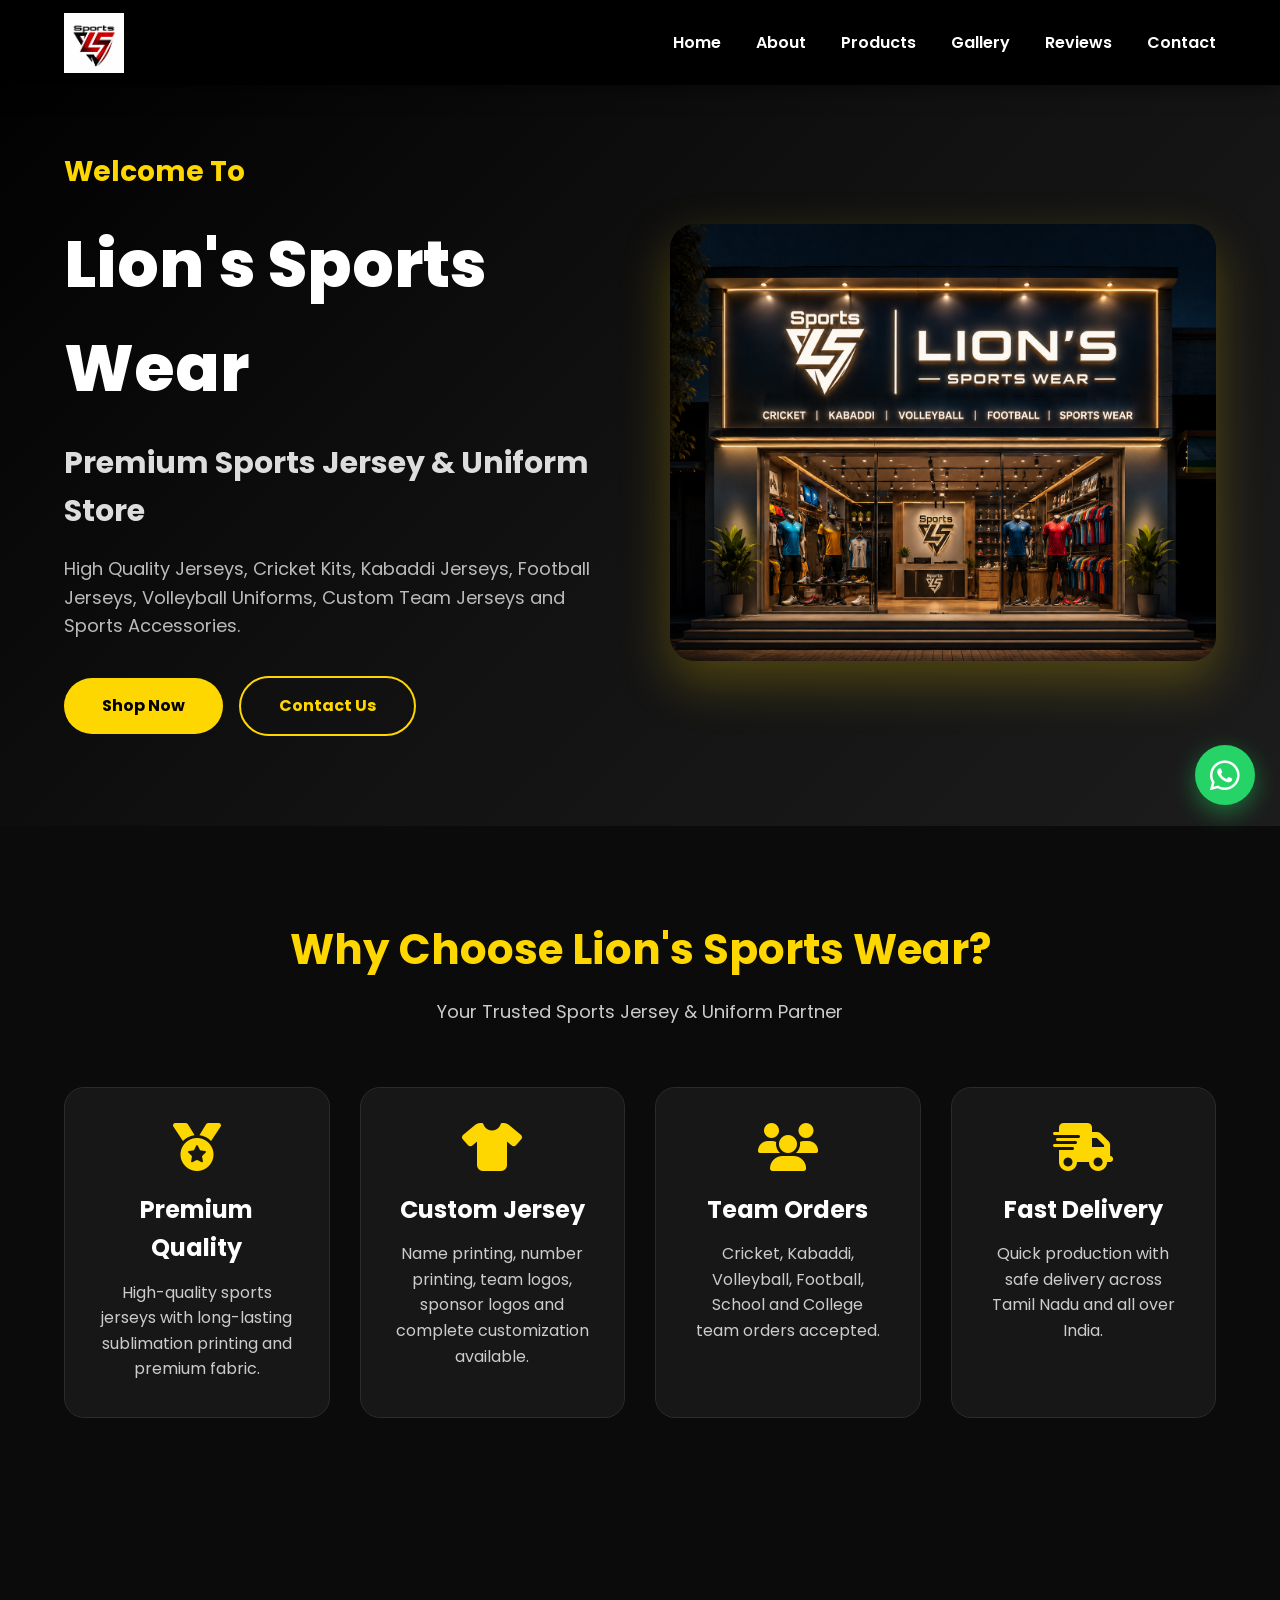
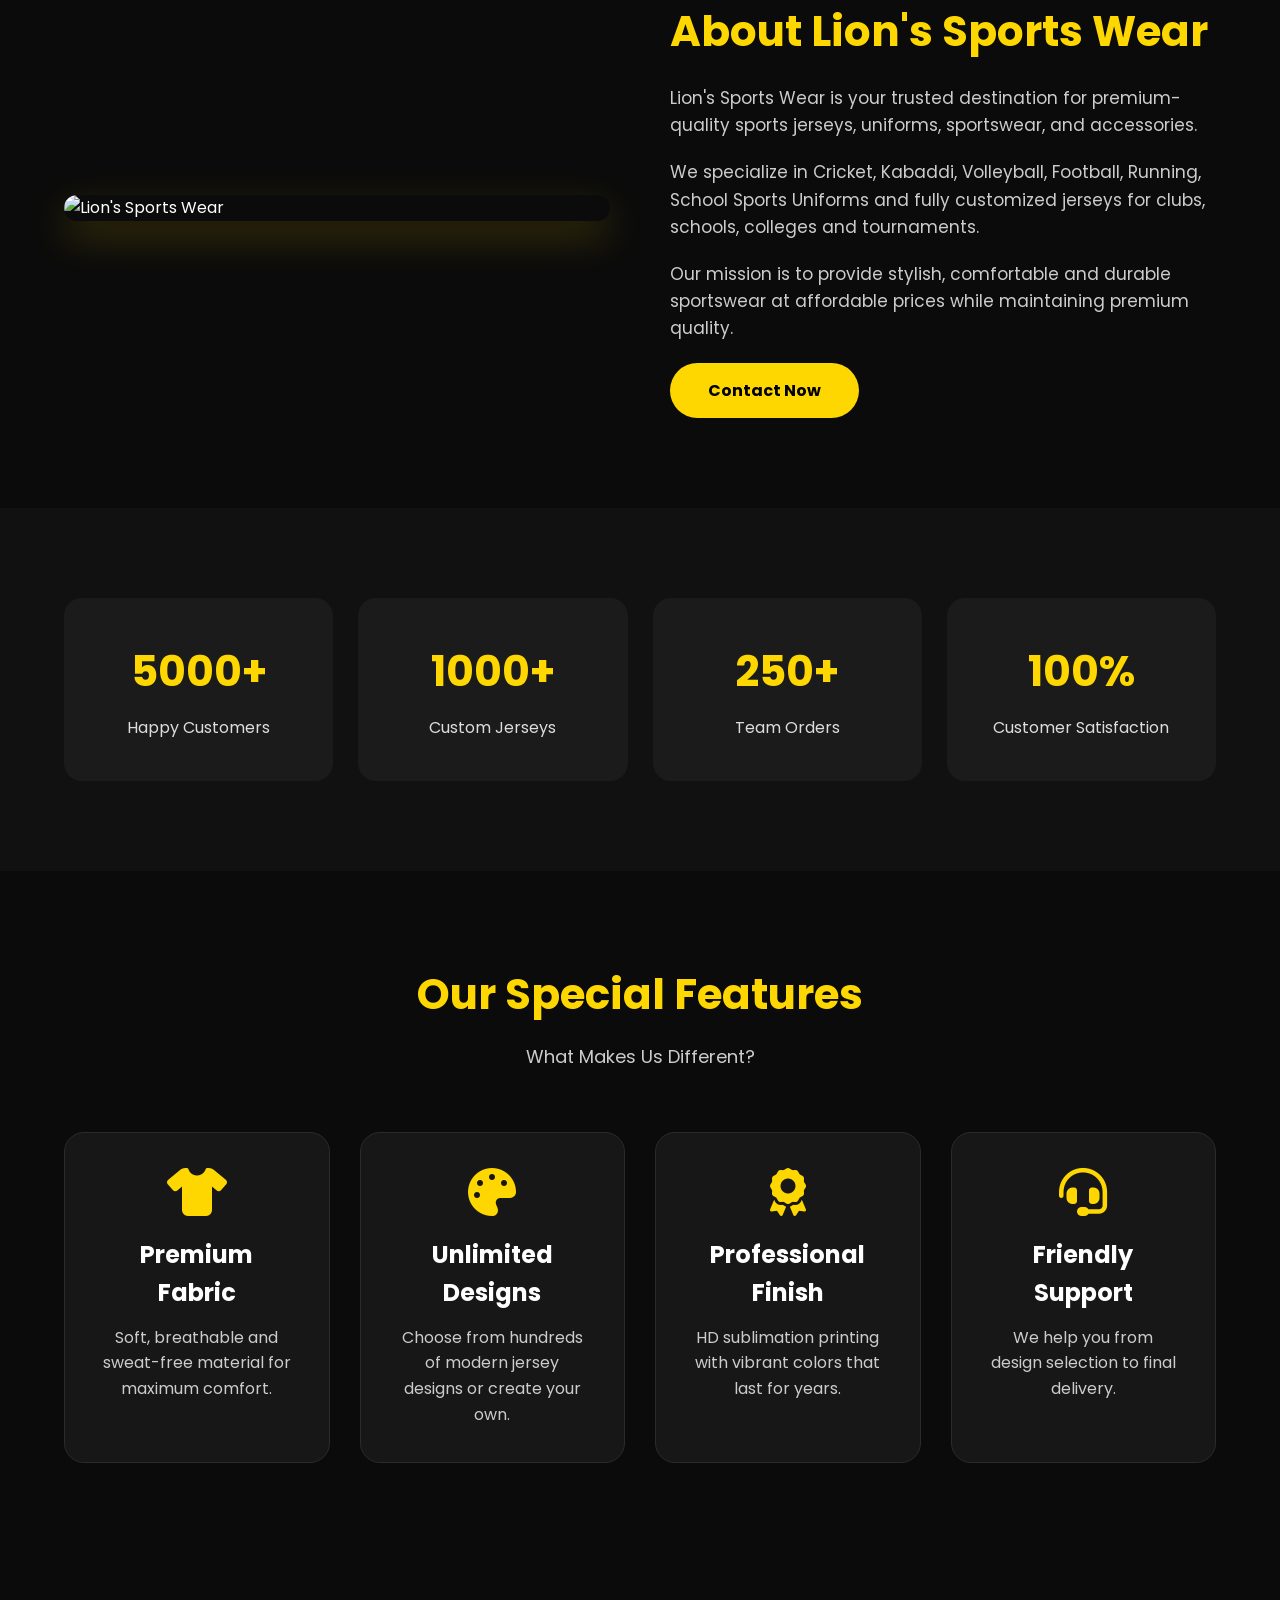
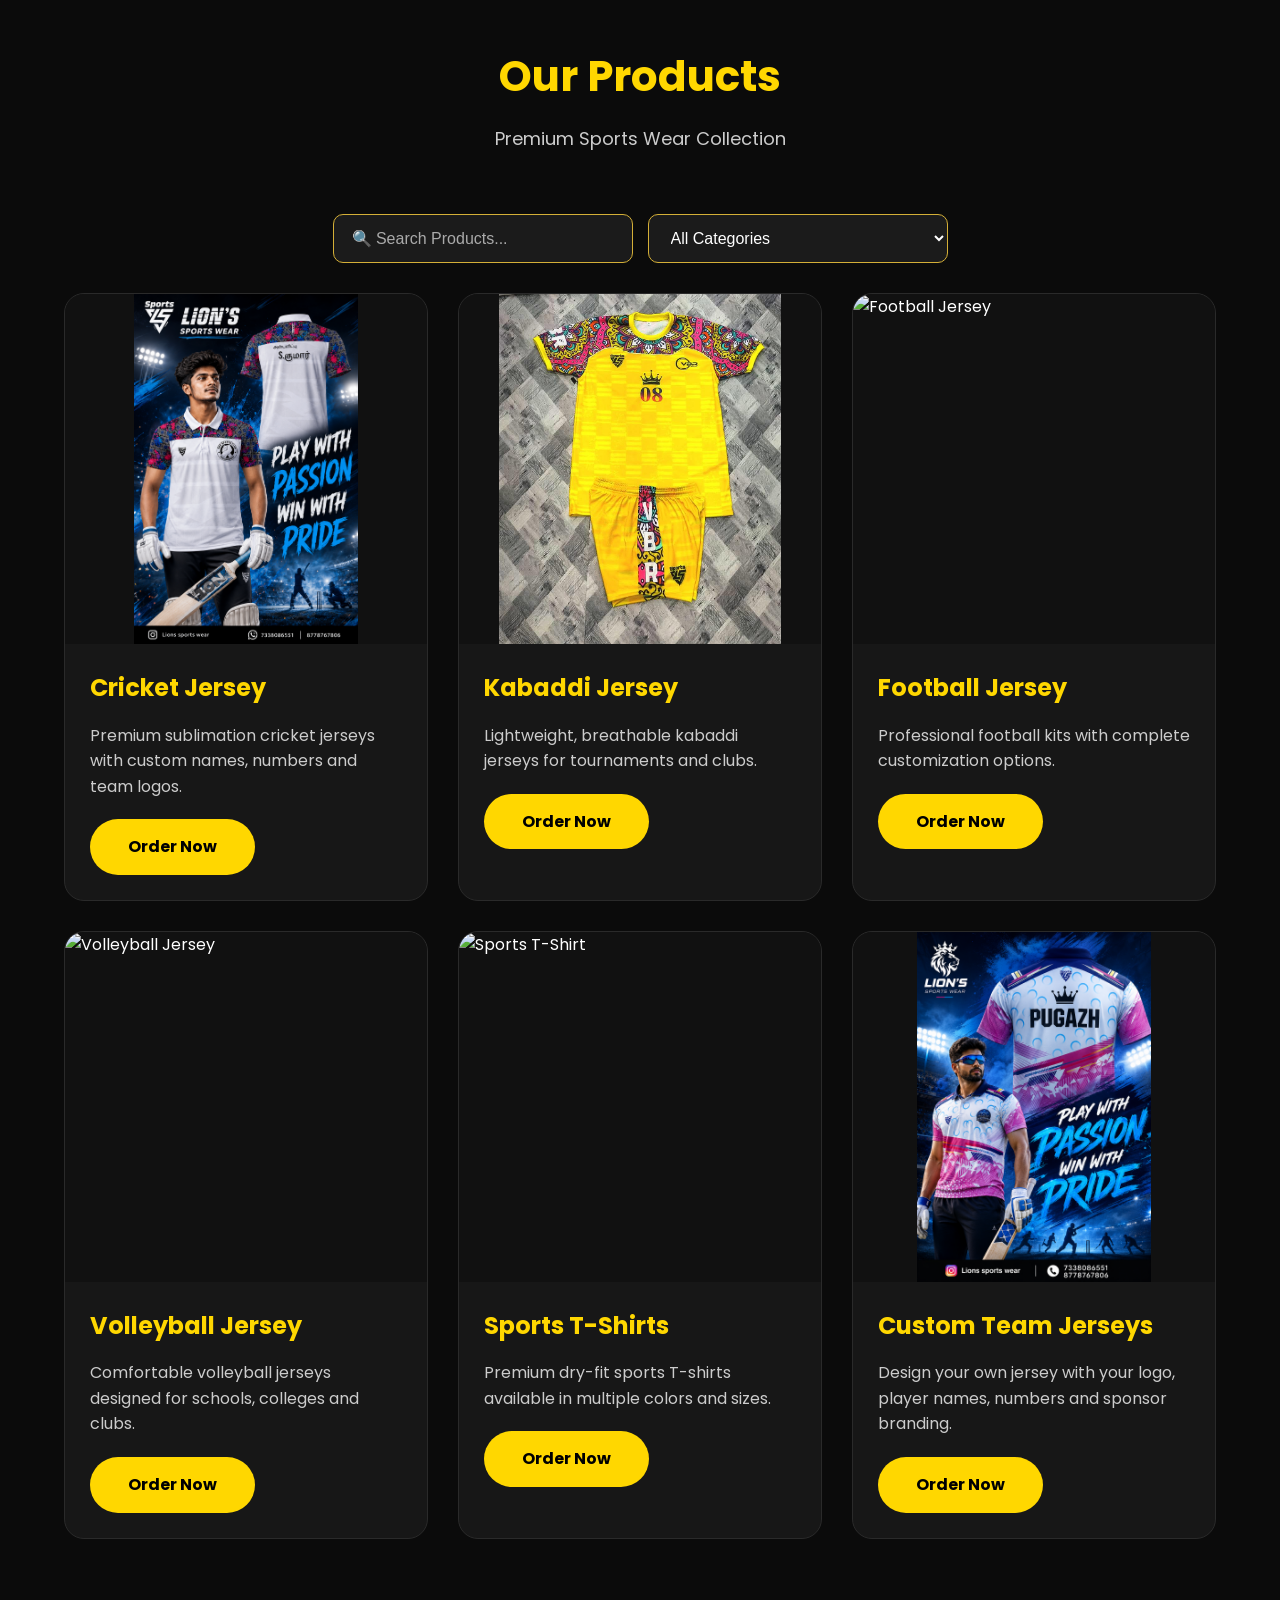
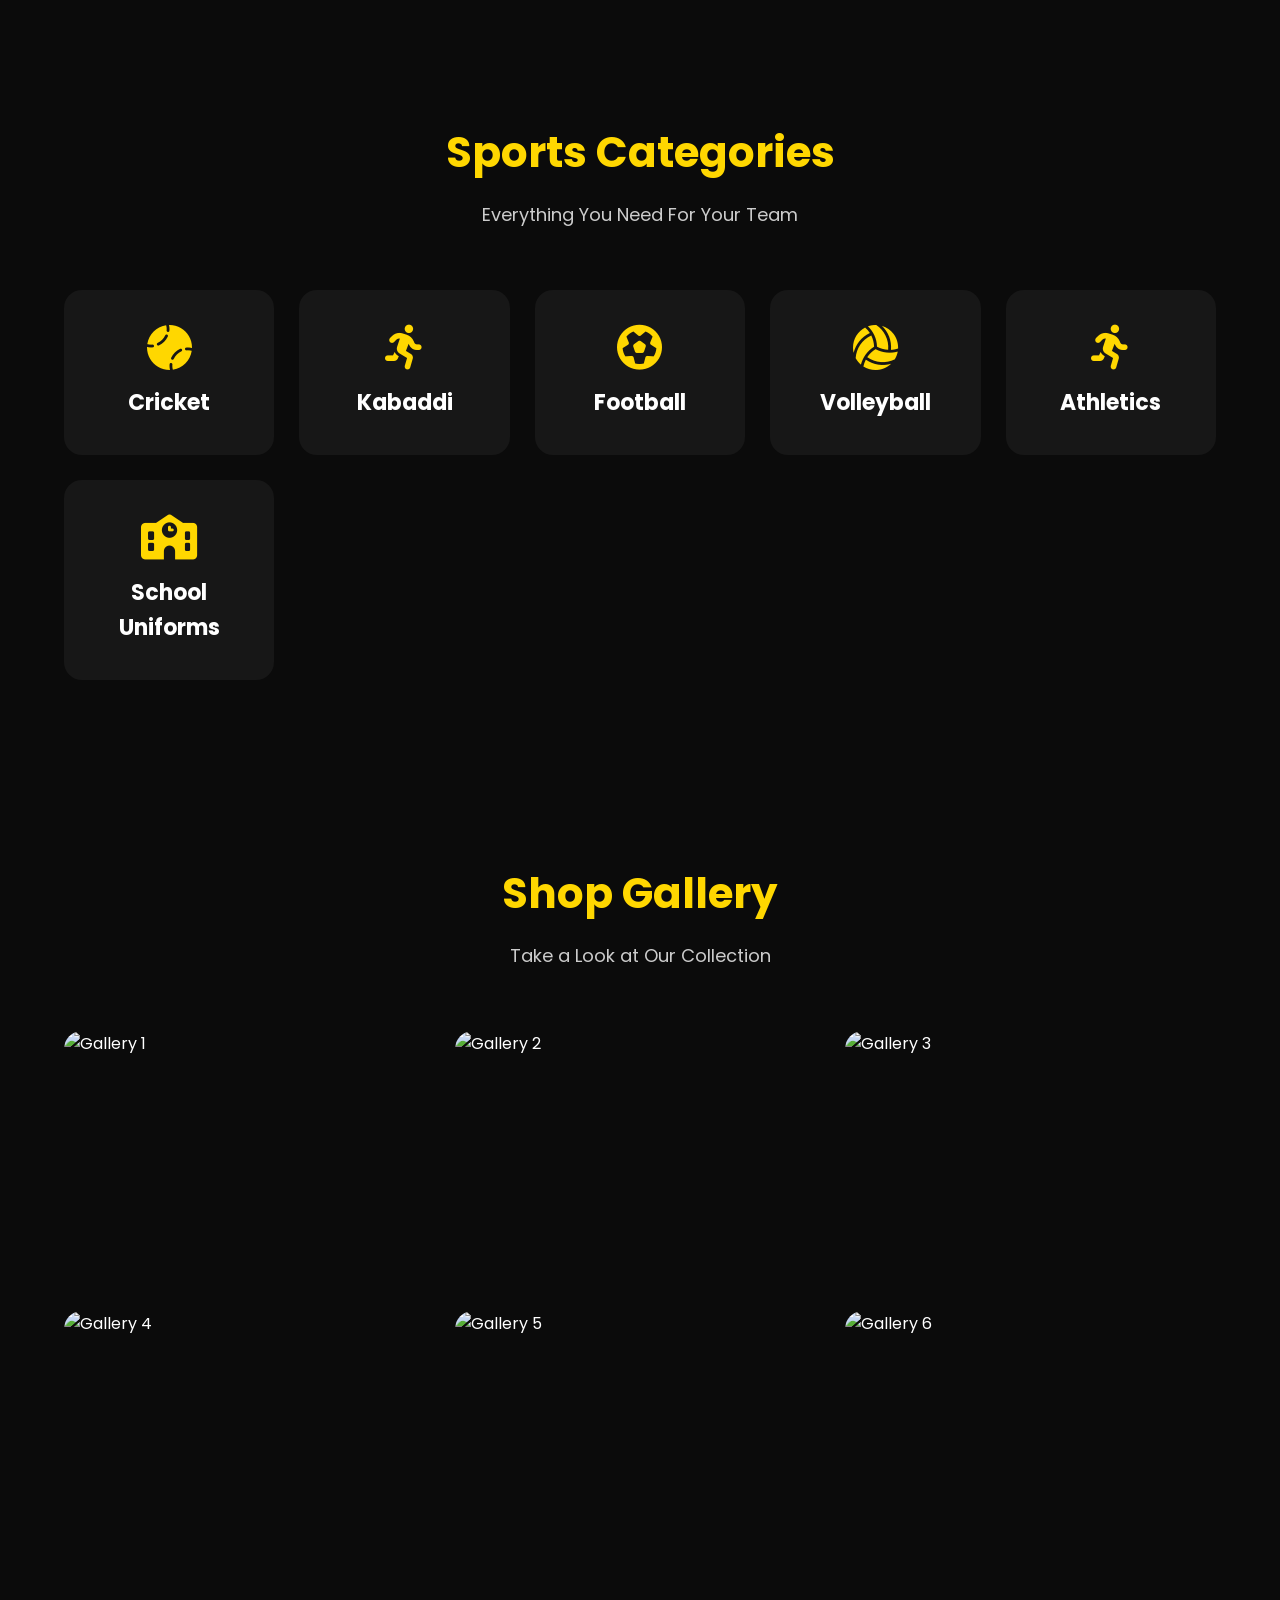
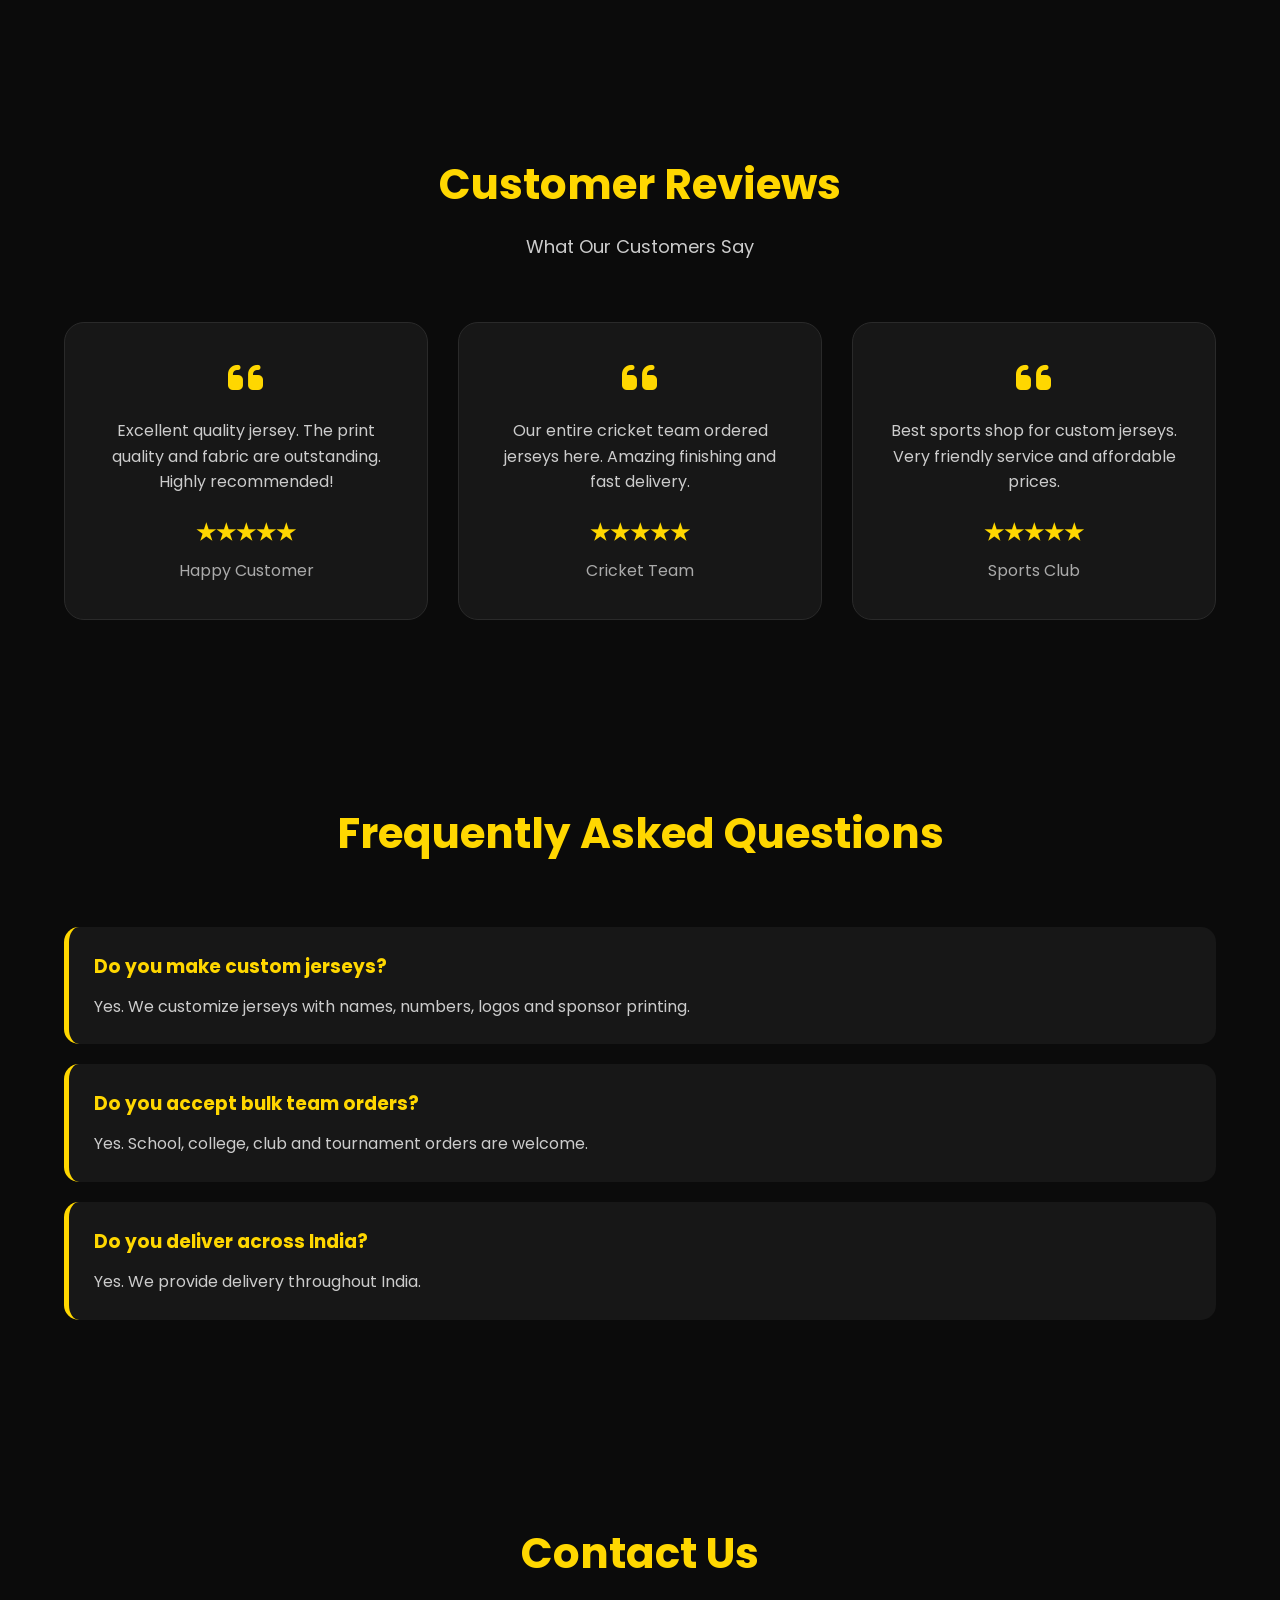
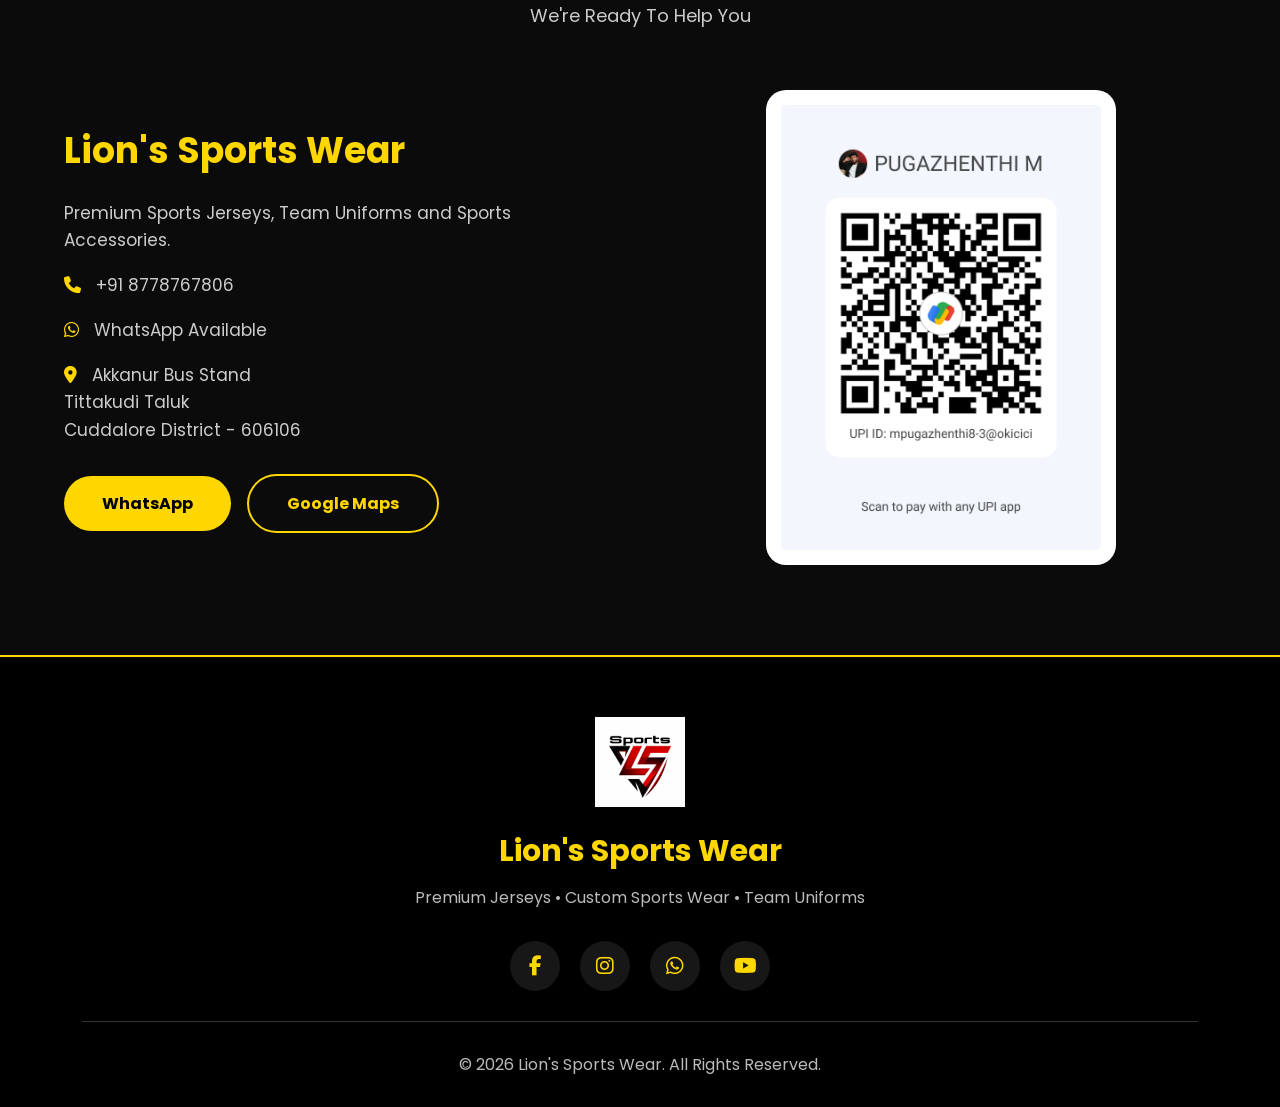
==== index.html @ 0a2c9966 "Add Google Analytics tracking script Added Google Analytics tracking script to the HTML." ====
<!DOCTYPE html>
<html lang="en">

<head>

<meta charset="UTF-8">
<meta http-equiv="X-UA-Compatible" content="IE=edge">
<meta name="viewport" content="width=device-width, initial-scale=1.0">

<title>Lion's Sports Wear | Premium Sports Shop</title>

<meta name="description" content="Lion's Sports Wear - Jerseys, Sports Wear, Team Uniforms, Cricket, Kabaddi, Volleyball, Football, School Sports Dress.">

<meta name="keywords"
content="Lion's Sports Wear, Jersey Shop, Cricket Jersey, Kabaddi Jersey, Volleyball Jersey, Sports Uniform">

<meta name="author" content="Lion's Sports Wear">

<link rel="preconnect" href="https://fonts.googleapis.com">

<link rel="preconnect" href="https://fonts.gstatic.com" crossorigin>

<link href="https://fonts.googleapis.com/css2?family=Poppins:wght@300;400;500;600;700;800&display=swap" rel="stylesheet">

<link rel="stylesheet" href="style.css">

<link rel="stylesheet"
href="https://cdnjs.cloudflare.com/ajax/libs/font-awesome/6.5.2/css/all.min.css">

<!-- Google tag (gtag.js) -->
<script async src="https://www.googletagmanager.com/gtag/js?id=G-ME15M96PE1"></script>

<script>
window.dataLayer = window.dataLayer || [];

function gtag(){
  dataLayer.push(arguments);
}

gtag('js', new Date());

gtag('config', 'G-ME15M96PE1');
</script>
  
</head>

<body>

  <!-- ================= LOADER START ================= -->

<div id="loader">

    <div class="loader-content">

        <img src="images/logo.png" alt="Lion's Sports Wear">

        <h2>Lion's Sports Wear</h2>

        <div class="loader-bar">

            <span></span>

        </div>

    </div>

</div>

<!-- ================= LOADER END ================= -->
<!-- ================= HEADER START ================= -->

<header class="header">

<div class="container">

<a href="#" class="logo">

<img src="images/logo.png" alt="Lion's Sports Wear">

</a>

<nav class="navbar" id="navbar">

<ul>

<li><a href="#home">Home</a></li>

<li><a href="#about">About</a></li>

<li><a href="#products">Products</a></li>

<li><a href="#gallery">Gallery</a></li>

<li><a href="#reviews">Reviews</a></li>

<li><a href="#contact">Contact</a></li>

</ul>

</nav>

<div class="menu-btn">

<i class="fas fa-bars"></i>

</div>

</div>

</header>

<!-- ================= HEADER END ================= -->

<!-- ================= HERO START ================= -->

<section class="hero" id="home">

<div class="container hero-container">

<div class="hero-text">

<h3>Welcome To</h3>

<h1>Lion's Sports Wear</h1>

<h2>Premium Sports Jersey & Uniform Store</h2>

<p>

High Quality Jerseys, Cricket Kits, Kabaddi Jerseys,
Football Jerseys, Volleyball Uniforms,
Custom Team Jerseys and Sports Accessories.

</p>

<div class="hero-buttons">

<a href="#products" class="btn">

Shop Now

</a>

<a href="#contact" class="btn btn-outline">

Contact Us

</a>

</div>

</div>

<div class="hero-image">

<img src="images/shop-front.png"
alt="Lion's Sports Wear Shop">

</div>

</div>

</section>

<!-- ================= HERO END ================= -->

  <!-- ================= WHY CHOOSE US START ================= -->

<section class="why-us" id="about">

    <div class="container">

        <div class="section-title">
            <h2>Why Choose Lion's Sports Wear?</h2>
            <p>Your Trusted Sports Jersey & Uniform Partner</p>
        </div>

        <div class="why-grid">

            <div class="why-box">
                <i class="fas fa-medal"></i>
                <h3>Premium Quality</h3>
                <p>
                    High-quality sports jerseys with long-lasting sublimation printing
                    and premium fabric.
                </p>
            </div>

            <div class="why-box">
                <i class="fas fa-tshirt"></i>
                <h3>Custom Jersey</h3>
                <p>
                    Name printing, number printing, team logos, sponsor logos and
                    complete customization available.
                </p>
            </div>

            <div class="why-box">
                <i class="fas fa-users"></i>
                <h3>Team Orders</h3>
                <p>
                    Cricket, Kabaddi, Volleyball, Football, School and College team
                    orders accepted.
                </p>
            </div>

            <div class="why-box">
                <i class="fas fa-truck-fast"></i>
                <h3>Fast Delivery</h3>
                <p>
                    Quick production with safe delivery across Tamil Nadu and all over
                    India.
                </p>
            </div>

        </div>

    </div>

</section>

<!-- ================= WHY CHOOSE US END ================= -->


<!-- ================= ABOUT START ================= -->

<section class="about-section">

    <div class="container about-grid">

        <div class="about-image">

            <img src="images/shop-inside.jpg"
                 alt="Lion's Sports Wear">

        </div>

        <div class="about-content">

            <h2>About Lion's Sports Wear</h2>

            <p>

                Lion's Sports Wear is your trusted destination for premium-quality
                sports jerseys, uniforms, sportswear, and accessories.

            </p>

            <p>

                We specialize in Cricket, Kabaddi, Volleyball, Football,
                Running, School Sports Uniforms and fully customized jerseys
                for clubs, schools, colleges and tournaments.

            </p>

            <p>

                Our mission is to provide stylish, comfortable and durable sportswear
                at affordable prices while maintaining premium quality.

            </p>

            <a href="#contact" class="btn">

                Contact Now

            </a>

        </div>

    </div>

</section>

<!-- ================= ABOUT END ================= -->


<!-- ================= COUNTER START ================= -->

<section class="counter">

    <div class="container counter-grid">

        <div class="counter-box">

            <h2>5000+</h2>

            <p>Happy Customers</p>

        </div>

        <div class="counter-box">

            <h2>1000+</h2>

            <p>Custom Jerseys</p>

        </div>

        <div class="counter-box">

            <h2>250+</h2>

            <p>Team Orders</p>

        </div>

        <div class="counter-box">

            <h2>100%</h2>

            <p>Customer Satisfaction</p>

        </div>

    </div>

</section>

<!-- ================= COUNTER END ================= -->


<!-- ================= FEATURES START ================= -->

<section class="features">

    <div class="container">

        <div class="section-title">

            <h2>Our Special Features</h2>

            <p>What Makes Us Different?</p>

        </div>

        <div class="why-grid">

            <div class="why-box">

                <i class="fas fa-shirt"></i>

                <h3>Premium Fabric</h3>

                <p>
                    Soft, breathable and sweat-free material for maximum comfort.
                </p>

            </div>

            <div class="why-box">

                <i class="fas fa-palette"></i>

                <h3>Unlimited Designs</h3>

                <p>
                    Choose from hundreds of modern jersey designs or create your own.
                </p>

            </div>

            <div class="why-box">

                <i class="fas fa-award"></i>

                <h3>Professional Finish</h3>

                <p>
                    HD sublimation printing with vibrant colors that last for years.
                </p>

            </div>

            <div class="why-box">

                <i class="fas fa-headset"></i>

                <h3>Friendly Support</h3>

                <p>
                    We help you from design selection to final delivery.
                </p>

            </div>

        </div>

    </div>

</section>

<!-- ================= FEATURES END ================= -->

  <!-- ================= PRODUCTS START ================= -->

<section class="products" id="products">

    <div class="container">

        <div class="section-title">
            <h2>Our Products</h2>
            <p>Premium Sports Wear Collection</p>
        </div>
      <div class="product-toolbar">

    <input
        type="text"
        id="searchProduct"
        placeholder="🔍 Search Products...">

    <select id="categoryFilter">

        <option value="">All Categories</option>

        <option value="Cricket">Cricket</option>

        <option value="Football">Football</option>

        <option value="Kabaddi">Kabaddi</option>

        <option value="Volleyball">Volleyball</option>

        <option value="Accessories">Accessories</option>

    </select>

</div>

        <div class="product-grid" id="productGrid">
          <p id="noProducts" style="display:none;text-align:center;color:#d4af37;font-size:22px;margin-top:30px;">
    😔 No products found
</p>

            <div class="product-card">

                <img src="images/cricket-jersey.jpg" alt="Cricket Jersey">

                <div class="product-content">
                    <h3>Cricket Jersey</h3>
                    <p>
                        Premium sublimation cricket jerseys with custom names,
                        numbers and team logos.
                    </p>

                    <a href="#contact" class="btn">Order Now</a>

                </div>

            </div>

            <div class="product-card">

                <img src="images/kabaddi-jersey.jpg" alt="Kabaddi Jersey">

                <div class="product-content">
                    <h3>Kabaddi Jersey</h3>
                    <p>
                        Lightweight, breathable kabaddi jerseys for tournaments
                        and clubs.
                    </p>

                    <a href="#contact" class="btn">Order Now</a>

                </div>

            </div>

            <div class="product-card">

                <img src="images/football-jersey.jpg" alt="Football Jersey">

                <div class="product-content">
                    <h3>Football Jersey</h3>
                    <p>
                        Professional football kits with complete customization
                        options.
                    </p>

                    <a href="#contact" class="btn">Order Now</a>

                </div>

            </div>

            <div class="product-card">

                <img src="images/volleyball-jersey.jpg" alt="Volleyball Jersey">

                <div class="product-content">
                    <h3>Volleyball Jersey</h3>
                    <p>
                        Comfortable volleyball jerseys designed for schools,
                        colleges and clubs.
                    </p>

                    <a href="#contact" class="btn">Order Now</a>

                </div>

            </div>

            <div class="product-card">

                <img src="images/running-tshirt.jpg" alt="Sports T-Shirt">

                <div class="product-content">
                    <h3>Sports T-Shirts</h3>
                    <p>
                        Premium dry-fit sports T-shirts available in multiple
                        colors and sizes.
                    </p>

                    <a href="#contact" class="btn">Order Now</a>

                </div>

            </div>

            <div class="product-card">

                <img src="images/custom-jersey.jpg" alt="Custom Jersey">

                <div class="product-content">
                    <h3>Custom Team Jerseys</h3>
                    <p>
                        Design your own jersey with your logo, player names,
                        numbers and sponsor branding.
                    </p>

                    <a href="#contact" class="btn">Order Now</a>

                </div>

            </div>

        </div>

    </div>

</section>

<!-- ================= PRODUCTS END ================= -->


<!-- ================= CATEGORIES START ================= -->

<section class="categories">

    <div class="container">

        <div class="section-title">
            <h2>Sports Categories</h2>
            <p>Everything You Need For Your Team</p>
        </div>

        <div class="category-grid">

            <div class="category-box">
                <i class="fas fa-baseball-ball"></i>
                <h3>Cricket</h3>
            </div>

            <div class="category-box">
                <i class="fas fa-running"></i>
                <h3>Kabaddi</h3>
            </div>

            <div class="category-box">
                <i class="fas fa-futbol"></i>
                <h3>Football</h3>
            </div>

            <div class="category-box">
                <i class="fas fa-volleyball-ball"></i>
                <h3>Volleyball</h3>
            </div>

            <div class="category-box">
                <i class="fas fa-person-running"></i>
                <h3>Athletics</h3>
            </div>

            <div class="category-box">
                <i class="fas fa-school"></i>
                <h3>School Uniforms</h3>
            </div>

        </div>

    </div>

</section>

<!-- ================= CATEGORIES END ================= -->


<!-- ================= GALLERY START ================= -->

<section class="gallery" id="gallery">

    <div class="container">

        <div class="section-title">

            <h2>Shop Gallery</h2>

            <p>Take a Look at Our Collection</p>

        </div>

        <div class="gallery-grid">

            <img src="images/gallery1.jpg" alt="Gallery 1">

            <img src="images/gallery2.jpg" alt="Gallery 2">

            <img src="images/gallery3.jpg" alt="Gallery 3">

            <img src="images/gallery4.jpg" alt="Gallery 4">

            <img src="images/gallery5.jpg" alt="Gallery 5">

            <img src="images/gallery6.jpg" alt="Gallery 6">

        </div>

    </div>

</section>

<!-- ================= GALLERY END ================= -->

  <!-- ================= REVIEWS START ================= -->

<section class="reviews" id="reviews">

    <div class="container">

        <div class="section-title">
            <h2>Customer Reviews</h2>
            <p>What Our Customers Say</p>
        </div>

        <div class="review-grid">

            <div class="review-card">
                <i class="fas fa-quote-left"></i>
                <p>
                    Excellent quality jersey. The print quality and fabric are
                    outstanding. Highly recommended!
                </p>
                <h4>★★★★★</h4>
                <span>Happy Customer</span>
            </div>

            <div class="review-card">
                <i class="fas fa-quote-left"></i>
                <p>
                    Our entire cricket team ordered jerseys here. Amazing
                    finishing and fast delivery.
                </p>
                <h4>★★★★★</h4>
                <span>Cricket Team</span>
            </div>

            <div class="review-card">
                <i class="fas fa-quote-left"></i>
                <p>
                    Best sports shop for custom jerseys. Very friendly service
                    and affordable prices.
                </p>
                <h4>★★★★★</h4>
                <span>Sports Club</span>
            </div>

        </div>

    </div>

</section>

<!-- ================= REVIEWS END ================= -->


<!-- ================= FAQ START ================= -->

<section class="faq">

    <div class="container">

        <div class="section-title">
            <h2>Frequently Asked Questions</h2>
        </div>

        <div class="faq-item">
            <h3>Do you make custom jerseys?</h3>
            <p>Yes. We customize jerseys with names, numbers, logos and sponsor printing.</p>
        </div>

        <div class="faq-item">
            <h3>Do you accept bulk team orders?</h3>
            <p>Yes. School, college, club and tournament orders are welcome.</p>
        </div>

        <div class="faq-item">
            <h3>Do you deliver across India?</h3>
            <p>Yes. We provide delivery throughout India.</p>
        </div>

    </div>

</section>

<!-- ================= FAQ END ================= -->


<!-- ================= CONTACT START ================= -->

<section class="contact" id="contact">

    <div class="container">

        <div class="section-title">
            <h2>Contact Us</h2>
            <p>We're Ready To Help You</p>
        </div>

        <div class="contact-grid">

            <div class="contact-info">

                <h3>Lion's Sports Wear</h3>

                <p>
                    Premium Sports Jerseys, Team Uniforms and Sports Accessories.
                </p>

                <p>
                    <i class="fas fa-phone"></i>
                    +91 8778767806
                </p>

                <p>
                    <i class="fab fa-whatsapp"></i>
                    WhatsApp Available
                </p>

                <p>
                    <i class="fas fa-location-dot"></i>
                    Akkanur Bus Stand<br>
Tittakudi Taluk<br>
Cuddalore District - 606106
                </p>

                <div class="contact-buttons">

                    <a href="https://wa.me/918778767806" class="btn" target="_blank">
                        WhatsApp
                    </a>

                    <a href="https://maps.app.goo.gl/Aj2hd6SAnbpS9TH17"
   class="btn btn-outline"
   target="_blank">
    Google Maps
</a>

                </div>

            </div>

            <div class="contact-image">

                <img src="images/qr-code.png" alt="QR Code">

            </div>

        </div>

    </div>

</section>

<!-- ================= CONTACT END ================= -->


<!-- ================= FOOTER START ================= -->

<footer class="footer">

    <div class="container">

        <img src="images/logo.png"
             alt="Lion's Sports Wear"
             class="footer-logo">

        <h3>Lion's Sports Wear</h3>

        <p>

            Premium Jerseys • Custom Sports Wear • Team Uniforms

        </p>

        <div class="social-icons">

            <a href="#"><i class="fab fa-facebook-f"></i></a>

            <a href="#"><i class="fab fa-instagram"></i></a>

            <a href="#"><i class="fab fa-whatsapp"></i></a>

            <a href="#"><i class="fab fa-youtube"></i></a>

        </div>

        <hr>

        <p>

            © 2026 Lion's Sports Wear.
            All Rights Reserved.

        </p>

    </div>

</footer>

  <!-- ================= WHATSAPP FLOAT BUTTON ================= -->

<a href="https://wa.me/918778767806"
   class="whatsapp-float"
   target="_blank">

    <i class="fab fa-whatsapp"></i>

</a>
<!-- ================= FOOTER END ================= -->


<script src="script.js"></script>
  <script type="module" src="js/products.js"></script>
<!-- Product Image Popup -->

<div id="imagePopup" class="image-popup">

    <span id="closePopup">&times;</span>

    <img id="popupImage" src="" alt="Product Image">

</div>
  
</body>
</html>
---- style.css ----
/* ===========================
   LION'S SPORTS WEAR V3
=========================== */

*{
    margin:0;
    padding:0;
    box-sizing:border-box;
}

html{
    scroll-behavior:smooth;
}

body{
    font-family:'Poppins',sans-serif;
    background:#0b0b0b;
    color:#fff;
    overflow-x:hidden;
    line-height:1.6;
}

img{
    max-width:100%;
    display:block;
}

a{
    text-decoration:none;
}

ul{
    list-style:none;
}

.container{
    width:90%;
    max-width:1300px;
    margin:auto;
}

section{
    padding:90px 0;
}

/* ===========================
SECTION TITLE
=========================== */

.section-title{
    text-align:center;
    margin-bottom:60px;
}

.section-title h2{

    color:#FFD700;

    font-size:42px;

    margin-bottom:15px;

}

.section-title p{

    color:#ccc;

    font-size:18px;

}

/* ===========================
BUTTON
=========================== */

.btn{

display:inline-block;

padding:15px 38px;

background:#FFD700;

color:#000;

border-radius:50px;

font-weight:700;

transition:.35s;

margin-right:12px;

}

.btn:hover{

background:#fff;

transform:translateY(-4px);

}

.btn-outline{

background:transparent;

border:2px solid #FFD700;

color:#FFD700;

}

.btn-outline:hover{

background:#FFD700;

color:#000;

}

/* ===========================
HEADER
=========================== */

.header{

position:fixed;

top:0;

left:0;

width:100%;

background:#000;

z-index:1000;

box-shadow:0 3px 20px rgba(0,0,0,.5);

}

.header .container{

display:flex;

align-items:center;

justify-content:space-between;

height:85px;

}

.logo img{

height:60px;

}

.navbar ul{

display:flex;

gap:35px;

}

.navbar a{

color:#fff;

font-weight:600;

transition:.3s;

}

.navbar a:hover{

color:#FFD700;

}

.menu-btn{

display:none;

font-size:28px;

color:#FFD700;

cursor:pointer;

}

/* ===========================
HERO
=========================== */

.hero{

padding-top:150px;

background:linear-gradient(135deg,#000,#111,#1c1c1c);

}

.hero-container{

display:grid;

grid-template-columns:1fr 1fr;

align-items:center;

gap:60px;

}

.hero h3{

font-size:28px;

color:#FFD700;

}

.hero h1{

font-size:65px;

margin:18px 0;

font-weight:800;

}

.hero h2{

font-size:30px;

color:#ddd;

margin-bottom:20px;

}

.hero p{

font-size:18px;

color:#bbb;

margin-bottom:35px;

max-width:600px;

}

.hero-image img{

border-radius:25px;

box-shadow:0 20px 50px rgba(255,215,0,.25);

}

/* ===========================
WHY US
=========================== */

.why-grid{

display:grid;

grid-template-columns:repeat(auto-fit,minmax(250px,1fr));

gap:30px;

}

.why-box{

background:#171717;

padding:35px;

border-radius:20px;

text-align:center;

transition:.4s;

border:1px solid #2b2b2b;

}

.why-box:hover{

transform:translateY(-10px);

border-color:#FFD700;

}

.why-box i{

font-size:48px;

color:#FFD700;

margin-bottom:20px;

}

.why-box h3{

margin-bottom:12px;

font-size:24px;

}

.why-box p{

color:#ccc;

}

/* ===========================
ABOUT SECTION
=========================== */

.about-grid{
    display:grid;
    grid-template-columns:1fr 1fr;
    gap:60px;
    align-items:center;
}

.about-image img{
    border-radius:20px;
    box-shadow:0 15px 40px rgba(255,215,0,.2);
}

.about-content h2{
    color:#FFD700;
    font-size:42px;
    margin-bottom:20px;
}

.about-content p{
    color:#ccc;
    margin-bottom:20px;
    font-size:17px;
}

/* ===========================
COUNTER
=========================== */

.counter{
    background:#111;
}

.counter-grid{
    display:grid;
    grid-template-columns:repeat(4,1fr);
    gap:25px;
}

.counter-box{
    background:#1b1b1b;
    padding:40px 20px;
    text-align:center;
    border-radius:18px;
    transition:.3s;
}

.counter-box:hover{
    transform:translateY(-8px);
    border:1px solid #FFD700;
}

.counter-box h2{
    color:#FFD700;
    font-size:42px;
    margin-bottom:10px;
}

.counter-box p{
    color:#ddd;
}

/* ===========================
PRODUCTS
=========================== */

.product-grid{
    display:grid;
    grid-template-columns:repeat(auto-fit,minmax(300px,1fr));
    gap:30px;
}

.product-card{
    background:#171717;
    border-radius:20px;
    overflow:hidden;
    transition:.35s;
    border:1px solid #2a2a2a;
}

.product-card:hover{
    transform:translateY(-10px);
    border-color:#FFD700;
    box-shadow:0 15px 40px rgba(255,215,0,.15);
}

.product-card img{
    width:100%;
    height:350px;
    object-fit:contain;
    background:#111;
}

.product-content{
    padding:25px;
}

.product-content h3{
    color:#FFD700;
    margin-bottom:15px;
    font-size:24px;
}

.product-content p{
    color:#ccc;
    margin-bottom:20px;
}

/* ===========================
CATEGORIES
=========================== */

.category-grid{
    display:grid;
    grid-template-columns:repeat(auto-fit,minmax(200px,1fr));
    gap:25px;
}

.category-box{
    background:#171717;
    text-align:center;
    padding:35px 20px;
    border-radius:18px;
    transition:.3s;
}

.category-box:hover{
    background:#FFD700;
    color:#000;
    transform:translateY(-8px);
}

.category-box i{
    font-size:45px;
    color:#FFD700;
    margin-bottom:15px;
}

.category-box:hover i{
    color:#000;
}

.category-box h3{
    font-size:22px;
}

/* ===========================
GALLERY
=========================== */

.gallery-grid{
    display:grid;
    grid-template-columns:repeat(auto-fit,minmax(280px,1fr));
    gap:20px;
}

.gallery-grid img{
    width:100%;
    height:260px;
    object-fit:cover;
    border-radius:18px;
    transition:.35s;
    cursor:pointer;
}

.gallery-grid img:hover{
    transform:scale(1.05);
    box-shadow:0 12px 35px rgba(255,215,0,.25);
}

/* ===========================
REVIEWS
=========================== */

.review-grid{
    display:grid;
    grid-template-columns:repeat(auto-fit,minmax(320px,1fr));
    gap:30px;
}

.review-card{
    background:#171717;
    padding:35px;
    border-radius:20px;
    text-align:center;
    border:1px solid #2a2a2a;
    transition:.35s;
}

.review-card:hover{
    transform:translateY(-10px);
    border-color:#FFD700;
}

.review-card i{
    font-size:40px;
    color:#FFD700;
    margin-bottom:20px;
}

.review-card p{
    color:#ccc;
    margin-bottom:20px;
}

.review-card h4{
    color:#FFD700;
    font-size:22px;
    margin-bottom:8px;
}

.review-card span{
    color:#aaa;
}

/* ===========================
FAQ
=========================== */

.faq-item{
    background:#171717;
    padding:25px;
    border-radius:15px;
    margin-bottom:20px;
    border-left:5px solid #FFD700;
}

.faq-item h3{
    color:#FFD700;
    margin-bottom:12px;
}

.faq-item p{
    color:#ccc;
}

/* ===========================
CONTACT
=========================== */

.contact-grid{
    display:grid;
    grid-template-columns:1fr 1fr;
    gap:50px;
    align-items:center;
}

.contact-info h3{
    color:#FFD700;
    font-size:36px;
    margin-bottom:20px;
}

.contact-info p{
    color:#ccc;
    margin-bottom:18px;
    font-size:17px;
}

.contact-info i{
    color:#FFD700;
    margin-right:10px;
}

.contact-buttons{
    margin-top:30px;
}

.contact-image img{
    max-width:350px;
    margin:auto;
    border-radius:20px;
    background:#fff;
    padding:15px;
}

/* ===========================
FOOTER
=========================== */

.footer{
    background:#000;
    text-align:center;
    padding:60px 20px 30px;
    border-top:2px solid #FFD700;
}

.footer-logo{
    width:90px;
    margin:0 auto 20px;
}

.footer h3{
    color:#FFD700;
    margin-bottom:10px;
    font-size:30px;
}

.footer p{
    color:#bbb;
}

.footer hr{
    border:none;
    border-top:1px solid #333;
    margin:30px auto;
}

.social-icons{
    margin:30px 0;
}

.social-icons a{
    display:inline-flex;
    align-items:center;
    justify-content:center;
    width:50px;
    height:50px;
    margin:0 8px;
    background:#171717;
    color:#FFD700;
    border-radius:50%;
    font-size:20px;
    transition:.3s;
}

.social-icons a:hover{
    background:#FFD700;
    color:#000;
    transform:translateY(-5px);
}

/* ===========================
RESPONSIVE
=========================== */

@media(max-width:992px){

.hero-container,
.about-grid,
.contact-grid{
    grid-template-columns:1fr;
}

.hero{
    text-align:center;
}

.hero h1{
    font-size:48px;
}

.hero h2{
    font-size:24px;
}

.counter-grid{
    grid-template-columns:repeat(2,1fr);
}

}

@media(max-width:768px){

.menu-btn{
    display:block;
}

.navbar{
    position:absolute;
    top:85px;
    left:0;
    width:100%;
    background:#000;
    display:none;
    padding:20px 0;
}

.navbar.active{
    display:block;
}

.navbar ul{
    flex-direction:column;
    text-align:center;
    gap:20px;
}

.section-title h2{
    font-size:34px;
}

.hero h1{
    font-size:38px;
}

.hero h2{
    font-size:22px;
}

.about-content h2{
    font-size:34px;
}

.counter-grid{
    grid-template-columns:1fr;
}

.btn{
    display:block;
    margin:15px auto;
    width:220px;
    text-align:center;
}

}

@media(max-width:480px){

section{
    padding:70px 0;
}

.hero{
    padding-top:130px;
}

.hero h1{
    font-size:32px;
}

.hero p{
    font-size:16px;
}

.product-card img,
.gallery-grid img{
    height:220px;
}

.contact-image img{
    max-width:260px;
}

}

/* ===========================
SCROLLBAR
=========================== */

::-webkit-scrollbar{
    width:10px;
}

::-webkit-scrollbar-track{
    background:#111;
}

::-webkit-scrollbar-thumb{
    background:#FFD700;
    border-radius:20px;
}

::-webkit-scrollbar-thumb:hover{
    background:#ffcc00;
}

/* Animation */

.hidden{
opacity:0;
transform:translateY(40px);
transition:all .7s ease;
}

.show{
opacity:1;
transform:translateY(0);
}

/* Back To Top */

.top-btn{

position:fixed;

right:25px;

bottom:25px;

width:55px;

height:55px;

border:none;

border-radius:50%;

background:#FFD700;

color:#000;

font-size:20px;

cursor:pointer;

display:flex;

align-items:center;

justify-content:center;

opacity:0;

pointer-events:none;

transition:.3s;

z-index:9999;

}

.top-btn.visible{

opacity:1;

pointer-events:auto;

}

.top-btn:hover{

transform:translateY(-5px);

}

/* Lightbox */

.lightbox{

position:fixed;

top:0;

left:0;

width:100%;

height:100%;

background:rgba(0,0,0,.9);

display:flex;

justify-content:center;

align-items:center;

opacity:0;

visibility:hidden;

transition:.3s;

z-index:99999;

}

.lightbox.active{

opacity:1;

visibility:visible;

}

.lightbox img{

max-width:90%;

max-height:90%;

border-radius:15px;

border:4px solid #FFD700;

}

/* ===========================
WHATSAPP FLOAT
=========================== */

.whatsapp-float{

position:fixed;

bottom:95px;

right:25px;

width:60px;

height:60px;

background:#25D366;

color:#fff;

border-radius:50%;

display:flex;

align-items:center;

justify-content:center;

font-size:34px;

box-shadow:0 8px 25px rgba(37,211,102,.45);

z-index:9999;

transition:.3s;

animation:whatsappFloat 2s infinite;

}

.whatsapp-float:hover{

transform:scale(1.1);

}

@keyframes whatsappFloat{

0%{

transform:translateY(0);

}

50%{

transform:translateY(-8px);

}

100%{

transform:translateY(0);

}

}

/* ===========================
LOADER
=========================== */

#loader{

position:fixed;

top:0;

left:0;

width:100%;

height:100%;

background:#000;

display:flex;

justify-content:center;

align-items:center;

z-index:999999;

transition:.6s;

}

.loader-content{

text-align:center;

}

.loader-content img{

width:120px;

margin:auto;

margin-bottom:25px;

animation:logoRotate 2s linear infinite;

}

.loader-content h2{

color:#FFD700;

margin-bottom:25px;

font-size:32px;

}

.loader-bar{

width:250px;

height:8px;

background:#222;

border-radius:20px;

overflow:hidden;

}

.loader-bar span{

display:block;

height:100%;

width:0;

background:#FFD700;

animation:loading 2s linear forwards;

}

@keyframes loading{

0%{

width:0;

}

100%{

width:100%;

}

}

@keyframes logoRotate{

0%{

transform:rotate(0deg);

}

100%{

transform:rotate(360deg);

}

}

/* Product Image Popup */

.image-popup{
    position:fixed;
    inset:0;
    background:rgba(0,0,0,.95);
    display:none;
    justify-content:center;
    align-items:center;
    z-index:99999;
}

.image-popup img{
    max-width:95%;
    max-height:90%;
    border-radius:12px;
    box-shadow:0 0 30px rgba(255,215,0,.3);
}

.image-popup.active{
    display:flex;
}

#closePopup{
    position:absolute;
    top:20px;
    right:30px;
    color:#fff;
    font-size:45px;
    cursor:pointer;
    font-weight:bold;
}

.product-slider{
    position:relative;
    overflow:hidden;
}

.product-slider img{
    width:100%;
    height:350px;
    object-fit:contain;
    display:none;
    background:#111;
}

.product-slider img.active{
    display:block;
}

.prev-btn,
.next-btn{
    position:absolute;
    top:50%;
    transform:translateY(-50%);
    background:rgba(0,0,0,.6);
    color:#fff;
    border:none;
    width:40px;
    height:40px;
    border-radius:50%;
    cursor:pointer;
}

.prev-btn{
    left:10px;
}

.next-btn{
    right:10px;
}

.product-toolbar{
    display:flex;
    gap:15px;
    justify-content:center;
    margin:30px 0;
    flex-wrap:wrap;
}

.product-toolbar input,
.product-toolbar select{

    width:300px;
    max-width:100%;

    padding:14px 18px;

    border:none;

    border-radius:10px;

    background:#1b1b1b;

    color:#fff;

    font-size:16px;

    outline:none;

    border:1px solid #d4af37;

}

.product-toolbar input::placeholder{
    color:#aaa;
}
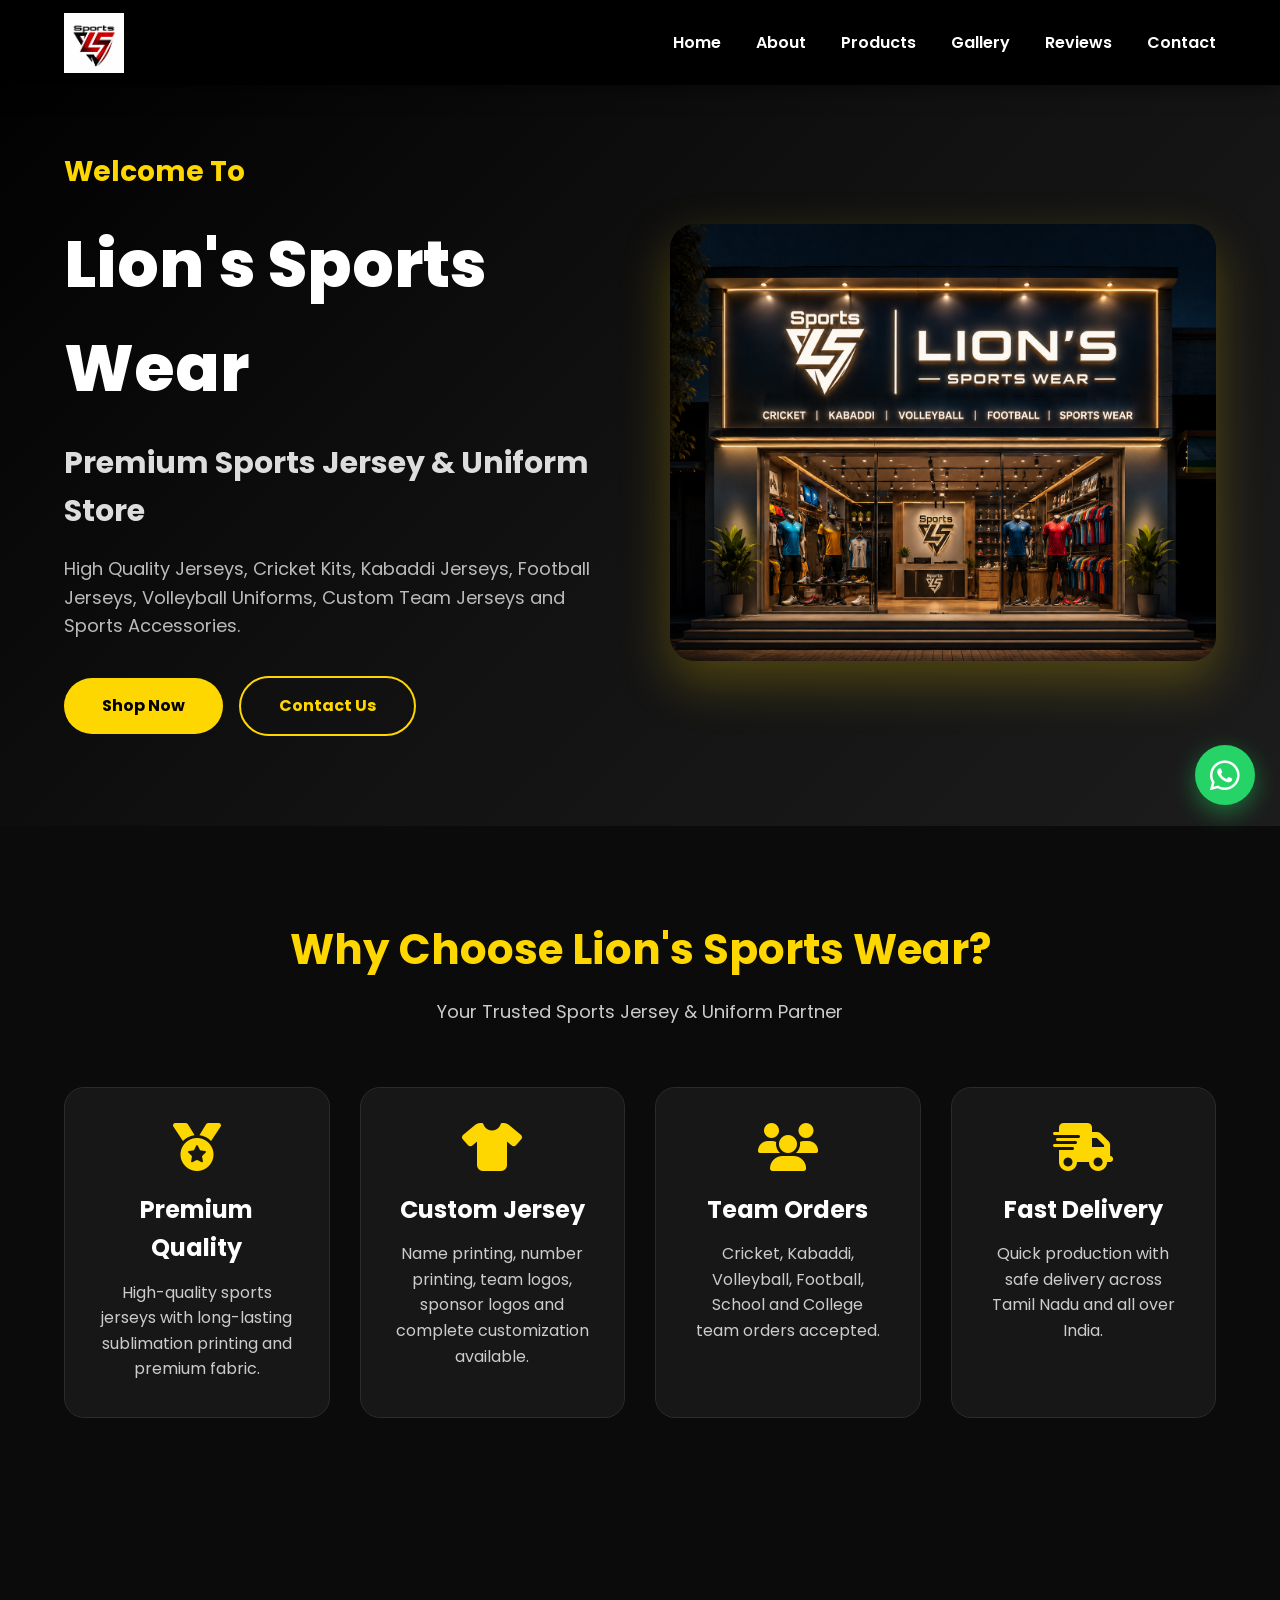
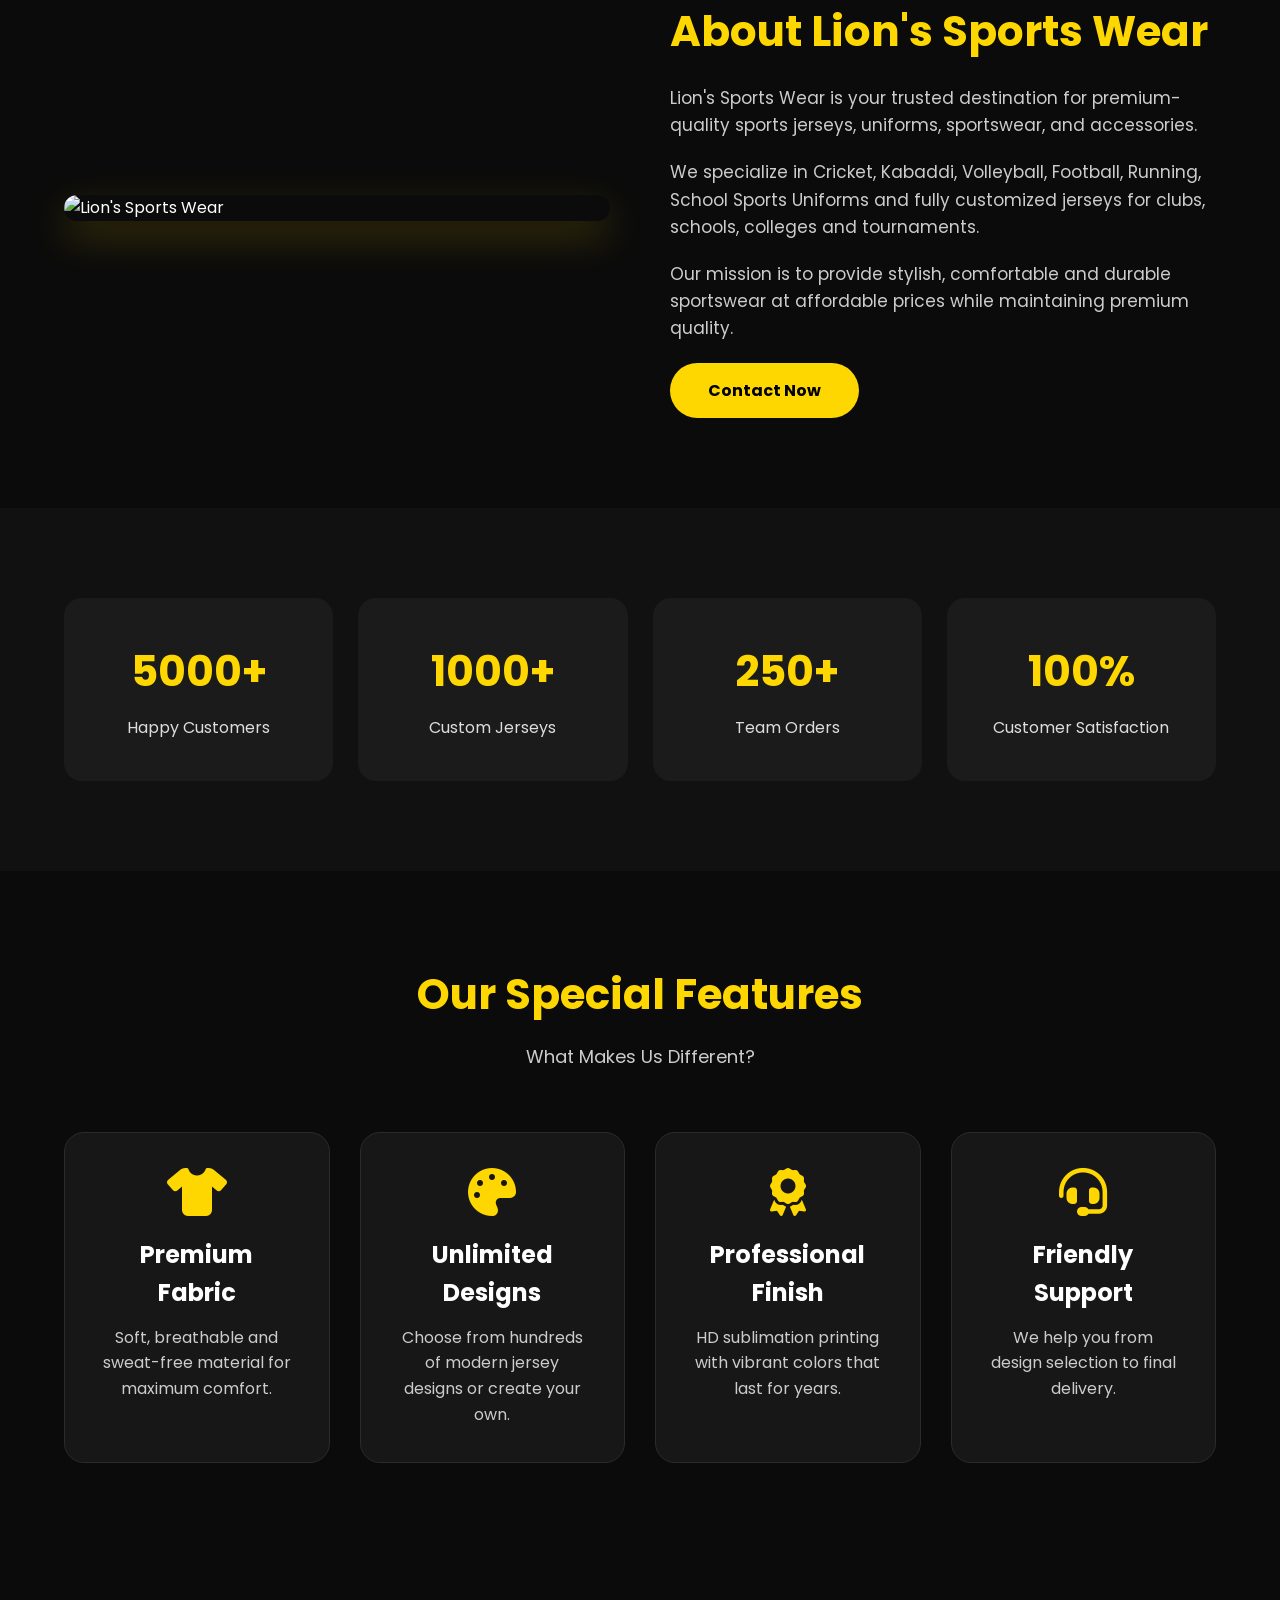
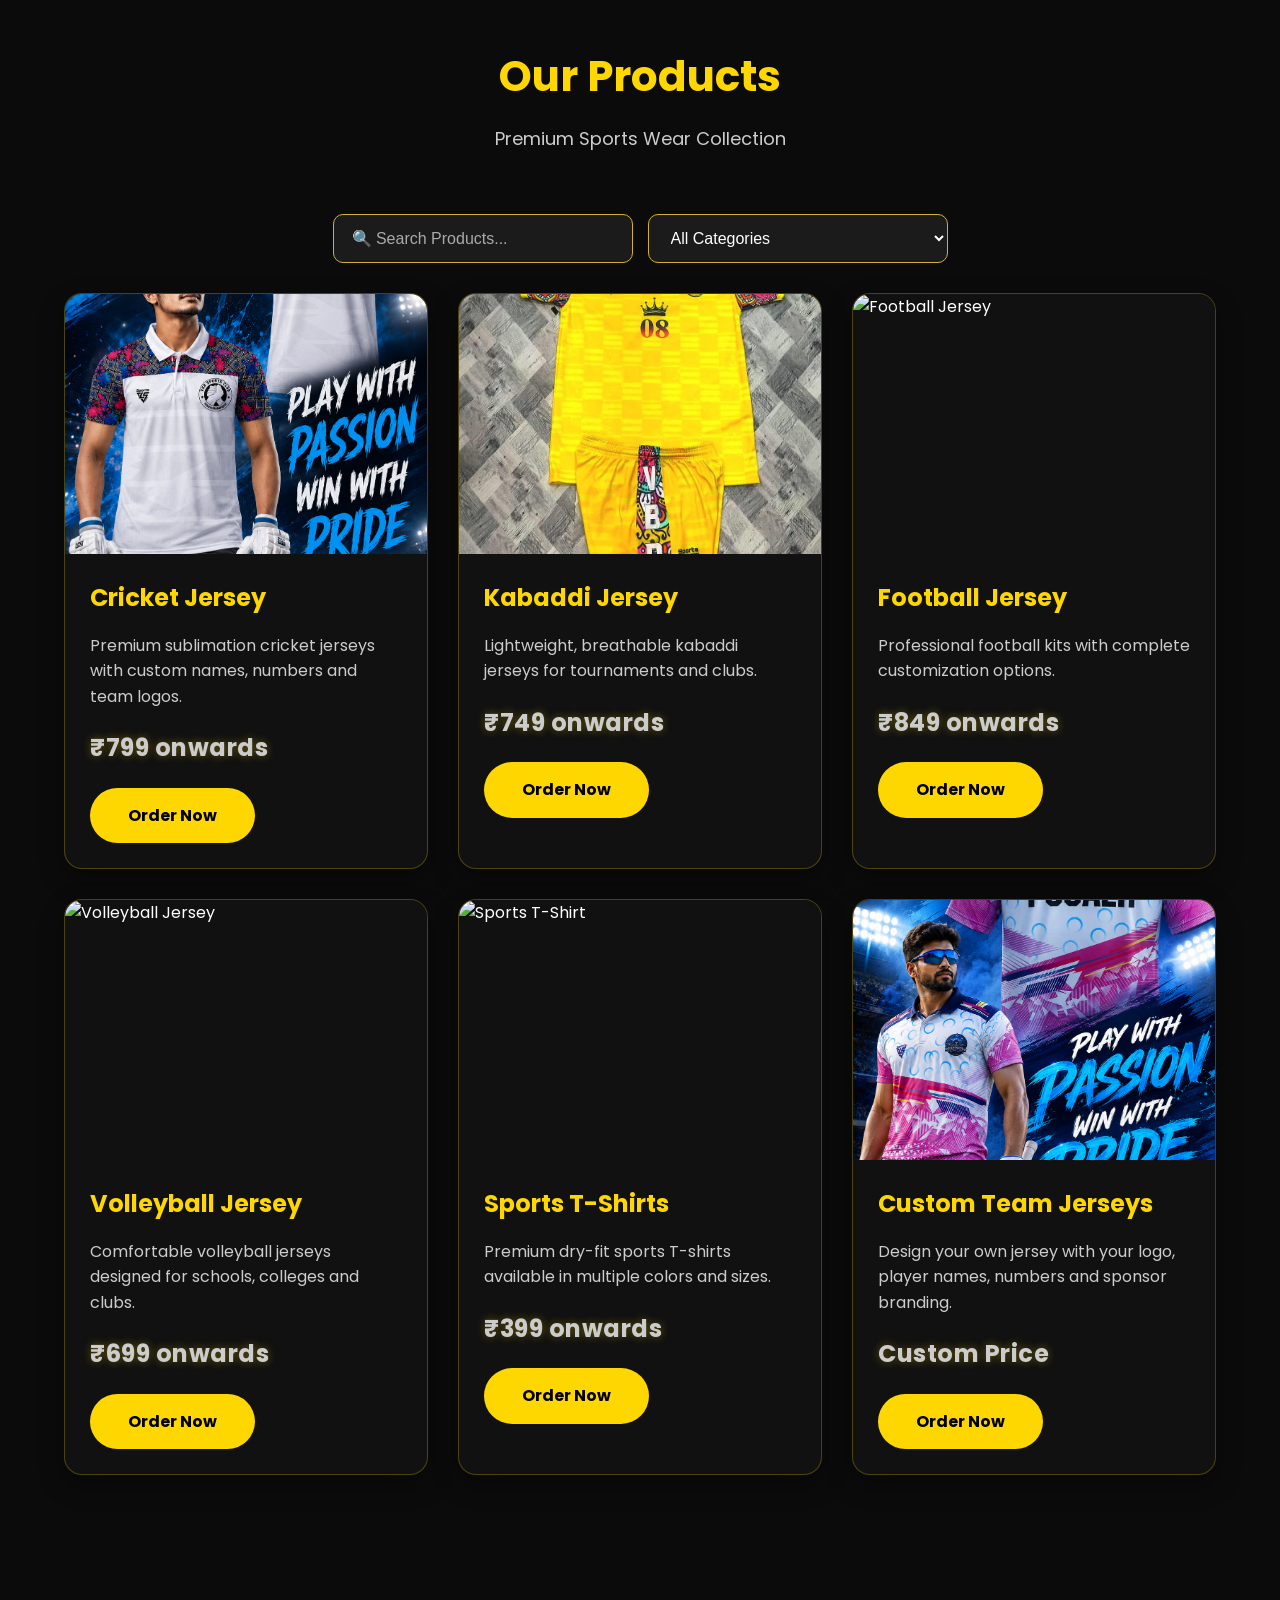
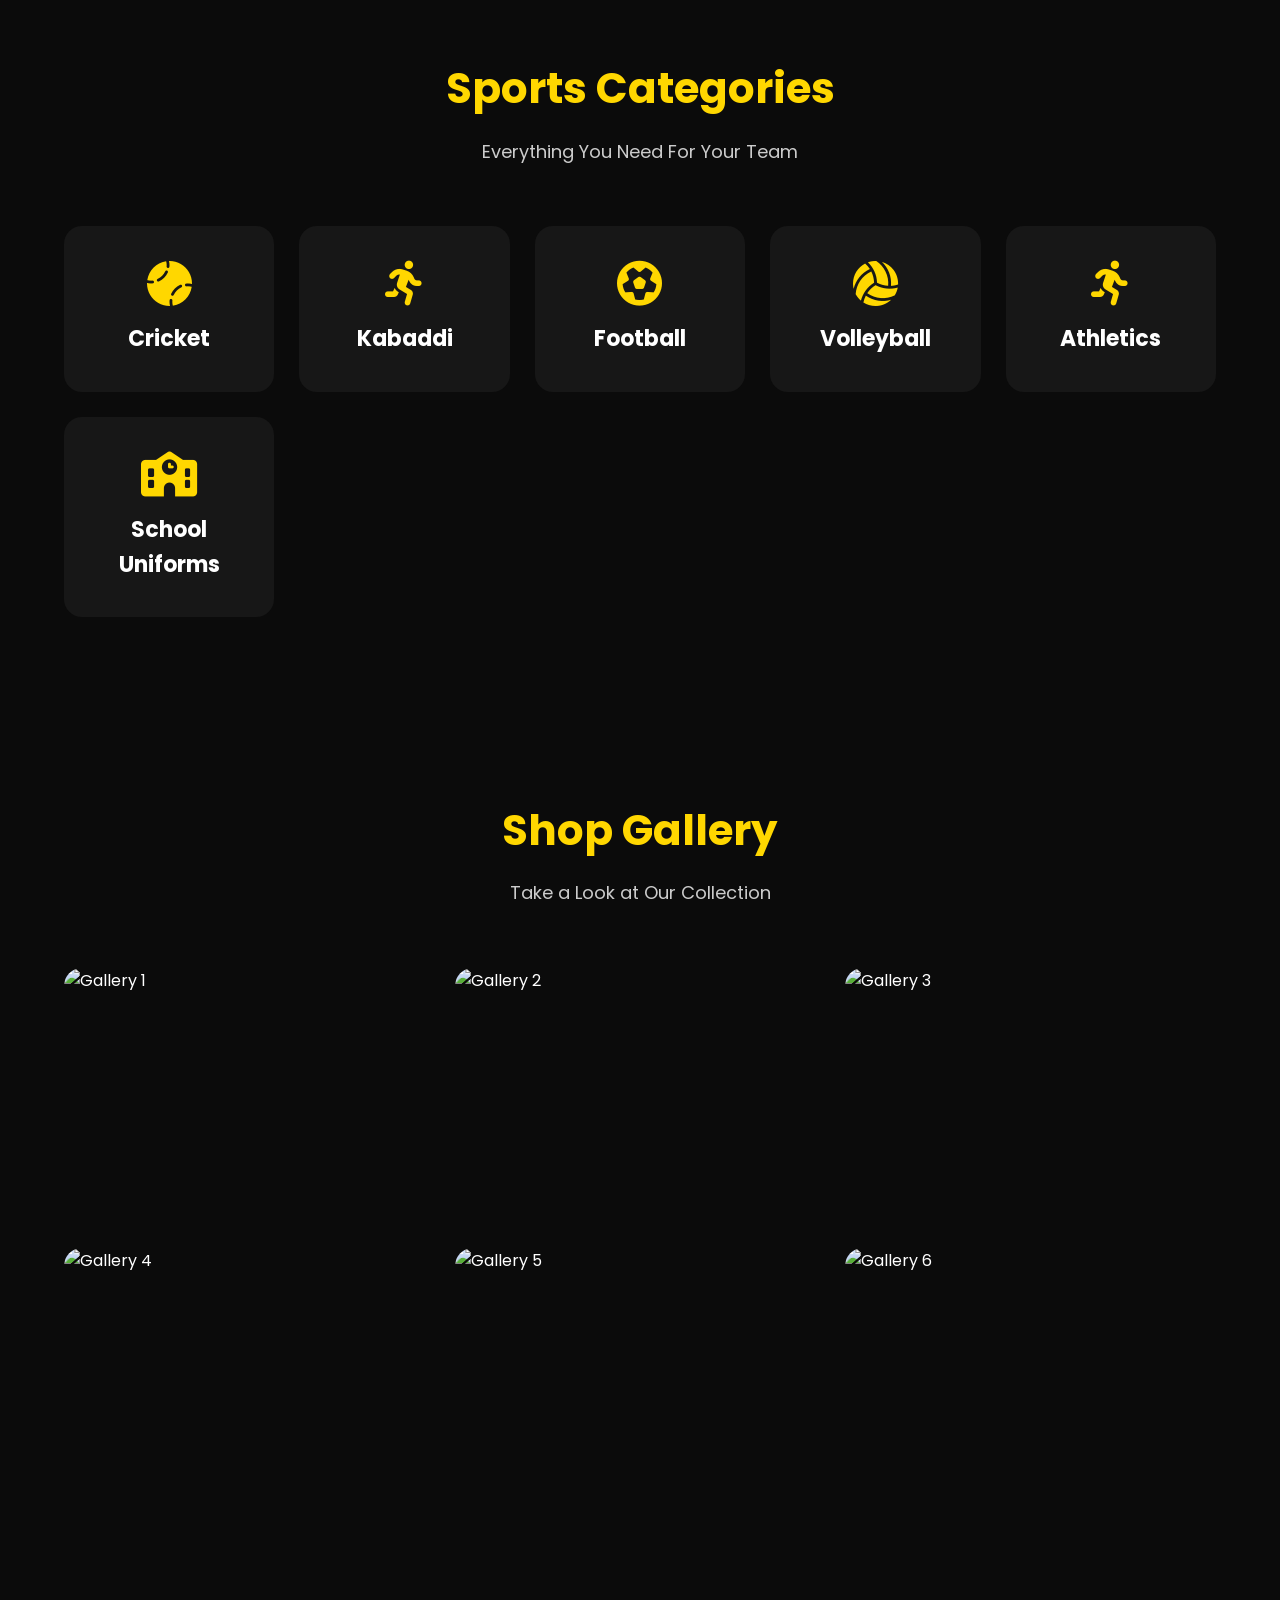
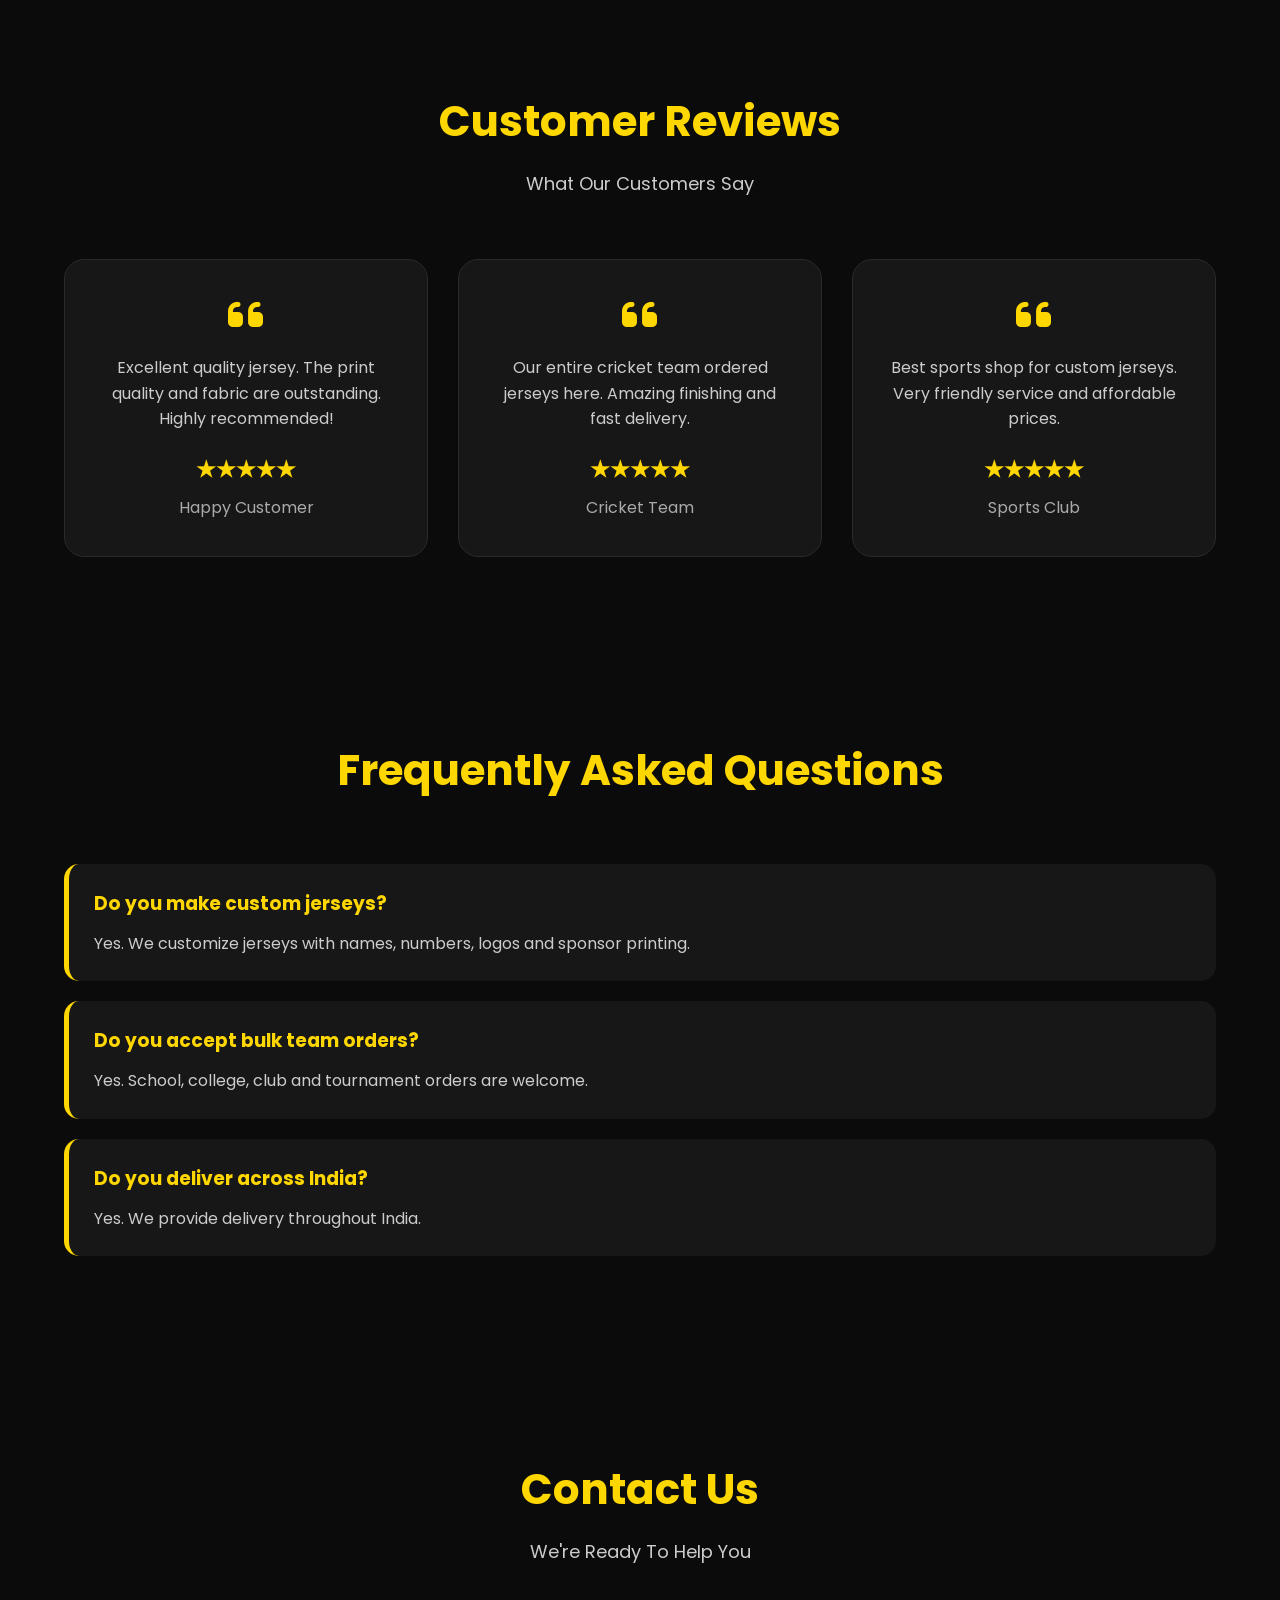
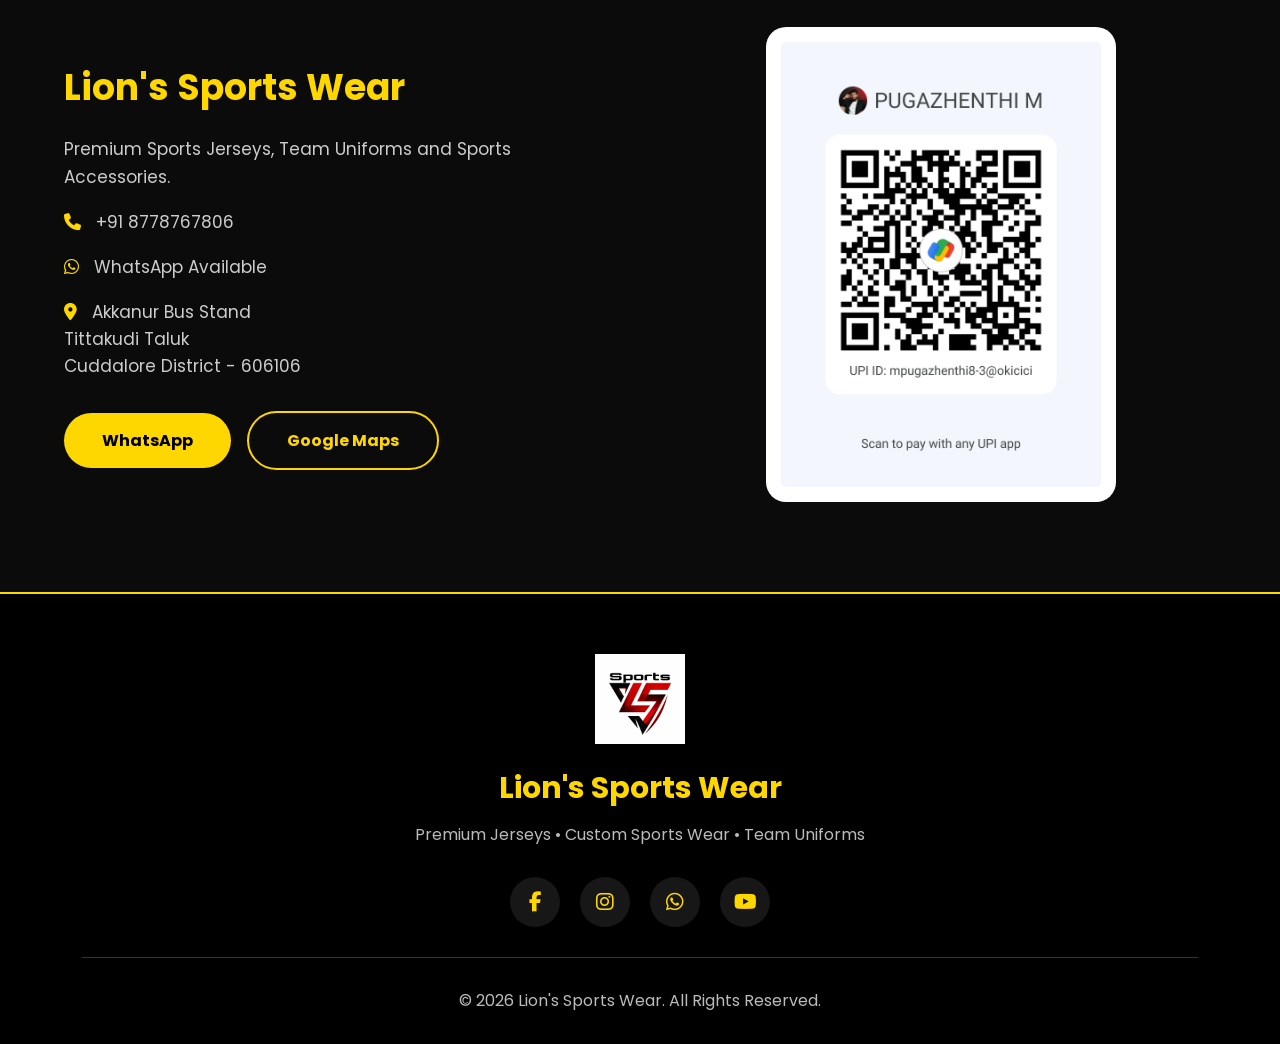
==== commit 78701aba: "Include product prices in jersey listings Added product price information for various sports jerseys" ====
--- a/index.html
+++ b/index.html
@@ -440,12 +440,14 @@
                 <div class="product-content">
                     <h3>Cricket Jersey</h3>
                     <p>
-                        Premium sublimation cricket jerseys with custom names,
-                        numbers and team logos.
-                    </p>
-
-                    <a href="#contact" class="btn">Order Now</a>
-
+    Premium sublimation cricket jerseys with custom names,
+    numbers and team logos.
+</p>
+
+<p class="product-price">₹799 onwards</p>
+
+<a href="#contact" class="btn">Order Now</a>
+                  
                 </div>
 
             </div>
@@ -460,7 +462,9 @@
                         Lightweight, breathable kabaddi jerseys for tournaments
                         and clubs.
                     </p>
-
+                  
+                    <p class="product-price">₹749 onwards</p>
+                  
                     <a href="#contact" class="btn">Order Now</a>
 
                 </div>
@@ -477,6 +481,8 @@
                         Professional football kits with complete customization
                         options.
                     </p>
+                  
+                  <p class="product-price">₹849 onwards</p>
 
                     <a href="#contact" class="btn">Order Now</a>
 
@@ -494,6 +500,8 @@
                         Comfortable volleyball jerseys designed for schools,
                         colleges and clubs.
                     </p>
+                  
+                  <p class="product-price">₹699 onwards</p>
 
                     <a href="#contact" class="btn">Order Now</a>
 
@@ -511,6 +519,8 @@
                         Premium dry-fit sports T-shirts available in multiple
                         colors and sizes.
                     </p>
+                  
+                  <p class="product-price">₹399 onwards</p>
 
                     <a href="#contact" class="btn">Order Now</a>
 
@@ -528,6 +538,8 @@
                         Design your own jersey with your logo, player names,
                         numbers and sponsor branding.
                     </p>
+                  
+                  <p class="product-price">Custom Price</p>
 
                     <a href="#contact" class="btn">Order Now</a>
 
--- a/style.css
+++ b/style.css
@@ -439,6 +439,86 @@
 .product-content p{
     color:#ccc;
     margin-bottom:20px;
+}
+
+/* ===========================
+   PREMIUM PRODUCT CARDS V6.3
+=========================== */
+
+.product-card{
+    background:#111;
+    border:1px solid rgba(255,215,0,.25);
+    border-radius:18px;
+    overflow:hidden;
+    transition:.35s ease;
+    box-shadow:0 10px 25px rgba(0,0,0,.35);
+    animation:fadeUp .6s ease both;
+}
+
+.product-card:hover{
+    transform:translateY(-8px);
+    box-shadow:0 18px 40px rgba(255,215,0,.25);
+    border-color:#FFD700;
+}
+
+.product-card img{
+    width:100%;
+    height:260px;
+    object-fit:cover;
+    display:block;
+}
+
+/* Product Details */
+.product-info{
+    padding:18px;
+}
+
+.product-info h3{
+    color:#fff;
+    font-size:20px;
+    margin-bottom:8px;
+}
+
+/* Stylish Price */
+.product-price{
+    font-size:24px;
+    font-weight:700;
+    color:#FFD700;
+    letter-spacing:.5px;
+    text-shadow:0 0 8px rgba(255,215,0,.35);
+}
+
+/* Smooth Loading Animation */
+@keyframes fadeUp{
+    from{
+        opacity:0;
+        transform:translateY(30px);
+    }
+    to{
+        opacity:1;
+        transform:translateY(0);
+    }
+}
+
+/* Mobile Responsive */
+@media(max-width:768px){
+
+    .product-grid{
+        grid-template-columns:1fr;
+        gap:20px;
+    }
+
+    .product-card img{
+        height:220px;
+    }
+
+    .product-info h3{
+        font-size:18px;
+    }
+
+    .product-price{
+        font-size:21px;
+    }
 }
 
 /* ===========================
@@ -1214,3 +1294,39 @@
 .product-toolbar input::placeholder{
     color:#aaa;
 }
+
+.price-box{
+    display:flex;
+    align-items:center;
+    gap:10px;
+    margin:10px 0;
+}
+
+.old-price{
+    color:#888;
+    text-decoration:line-through;
+    font-size:15px;
+}
+
+.new-price{
+    color:#ffd700;
+    font-size:24px;
+    font-weight:700;
+}
+
+.save-price{
+    display:inline-block;
+    background:#16a34a;
+    color:#fff;
+    padding:4px 10px;
+    border-radius:20px;
+    font-size:13px;
+    font-weight:600;
+    margin-bottom:8px;
+}
+
+.product-sizes{
+    margin-top:8px;
+    color:#ddd;
+    font-size:14px;
+}
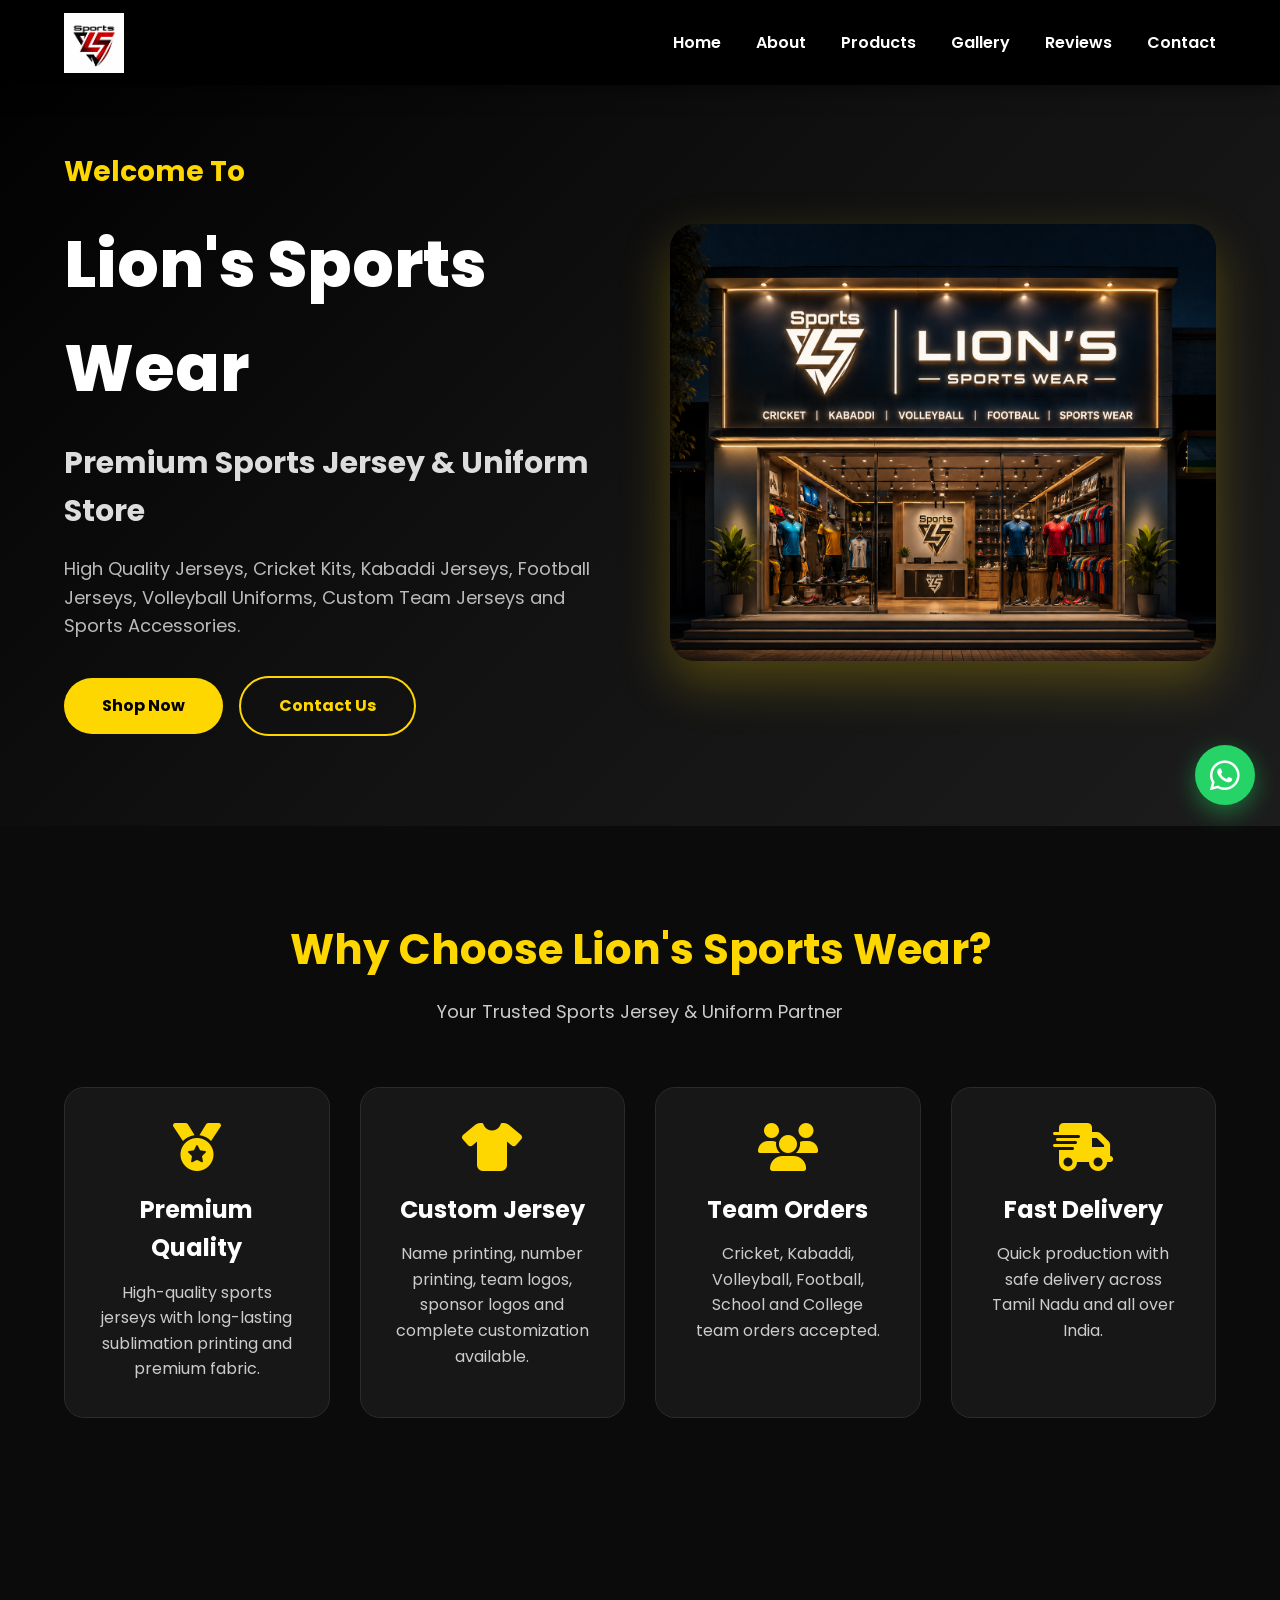
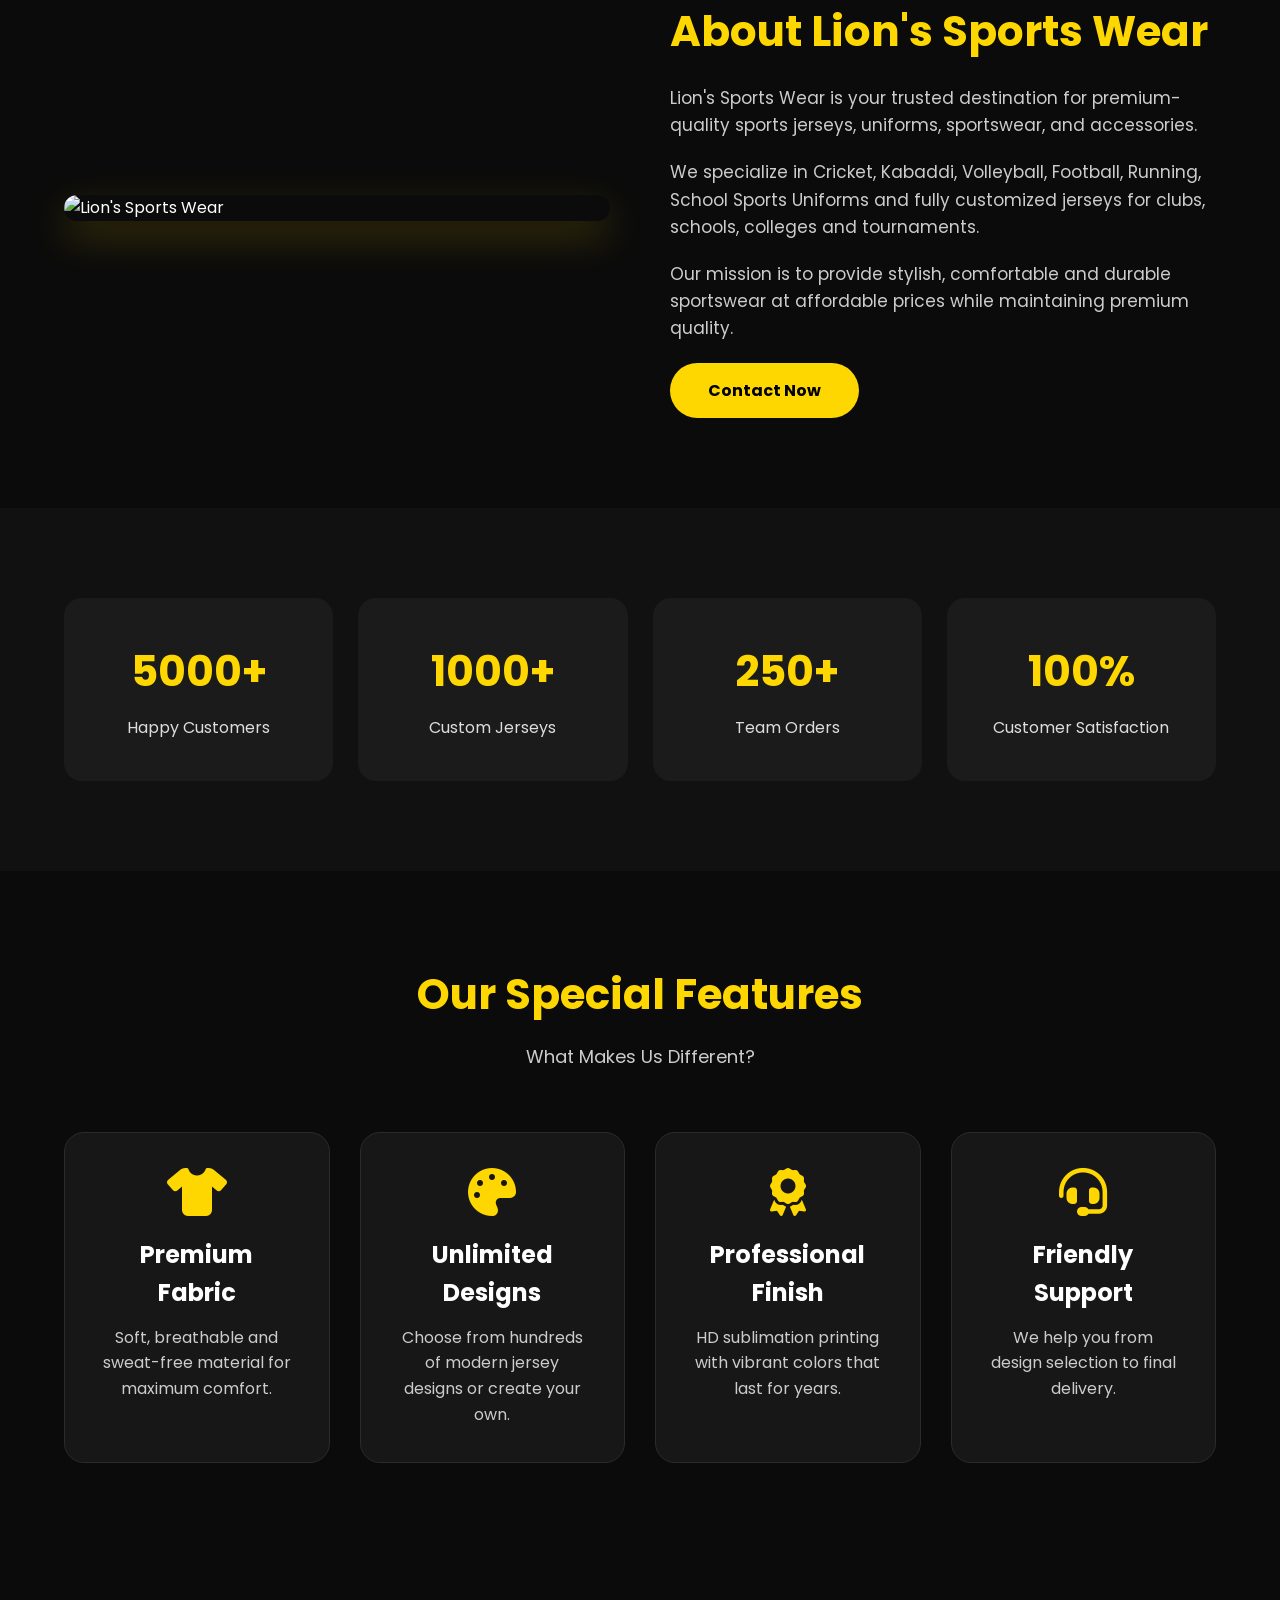
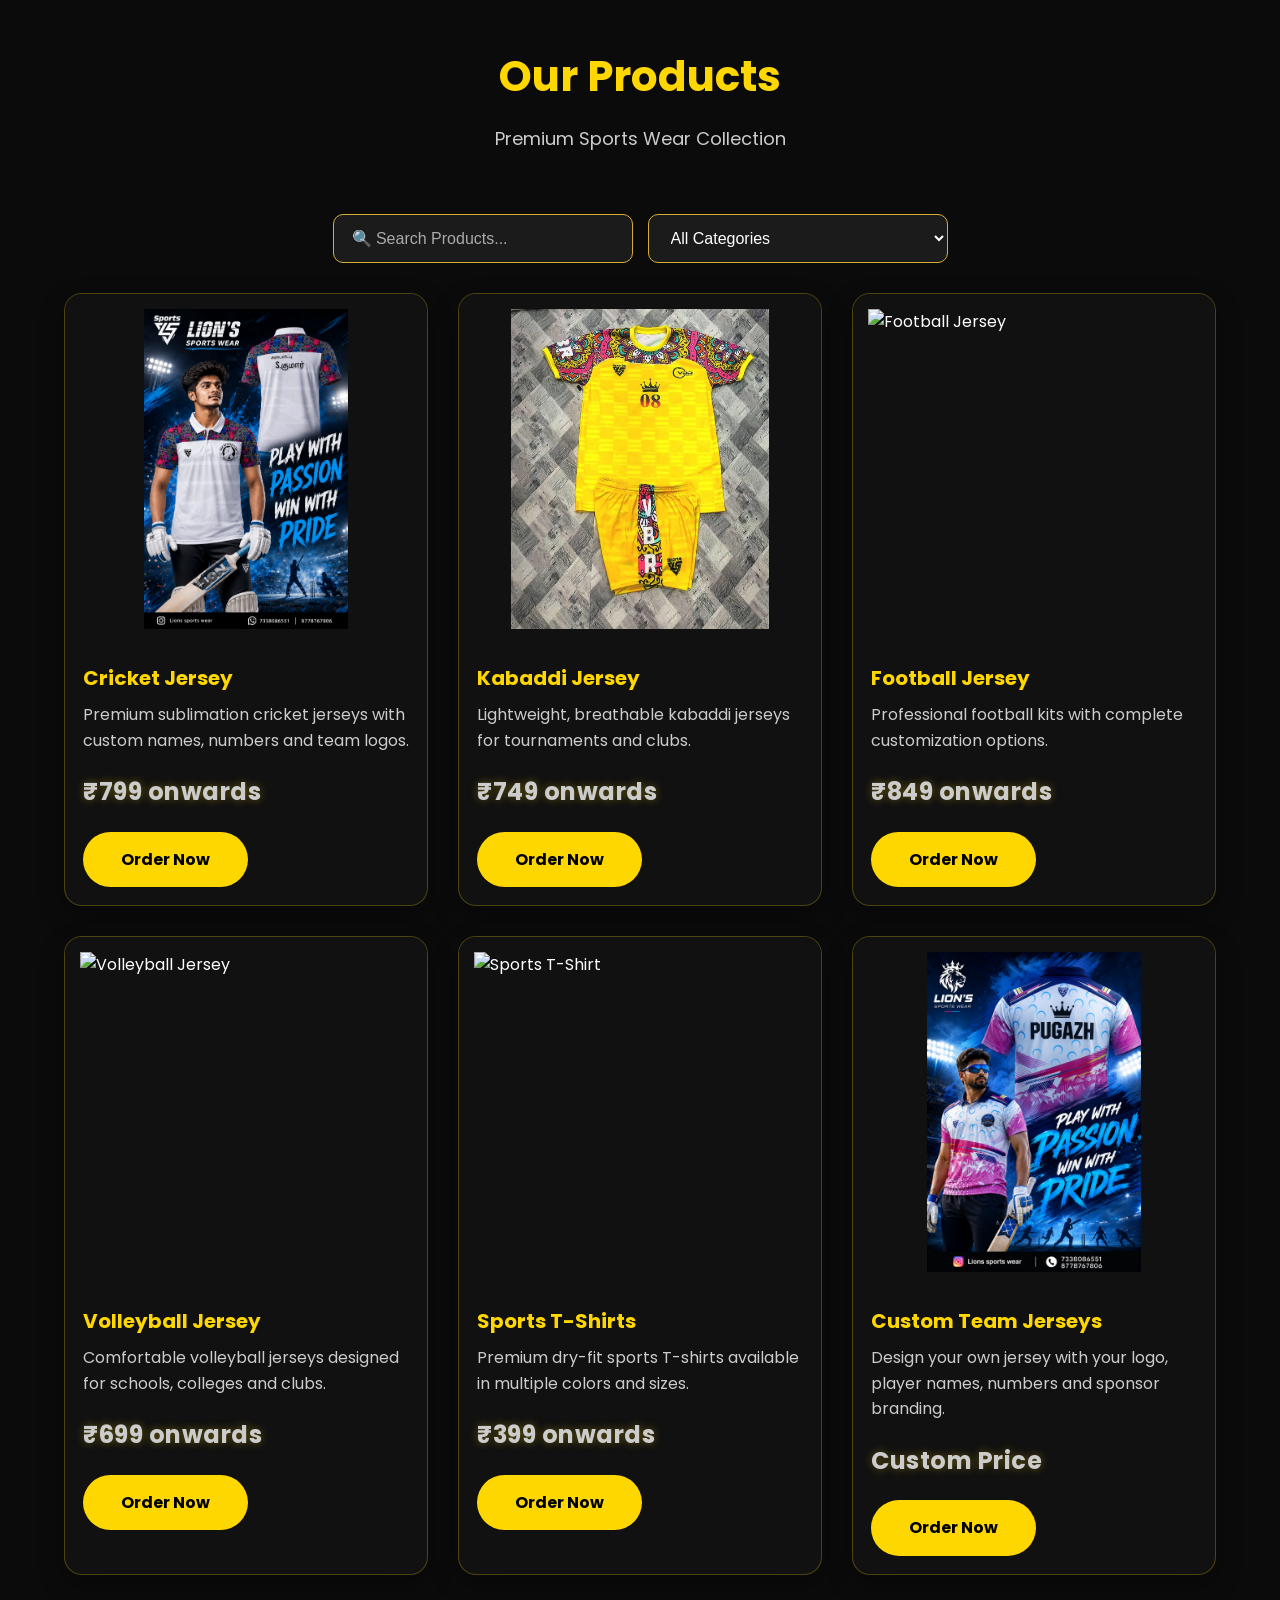
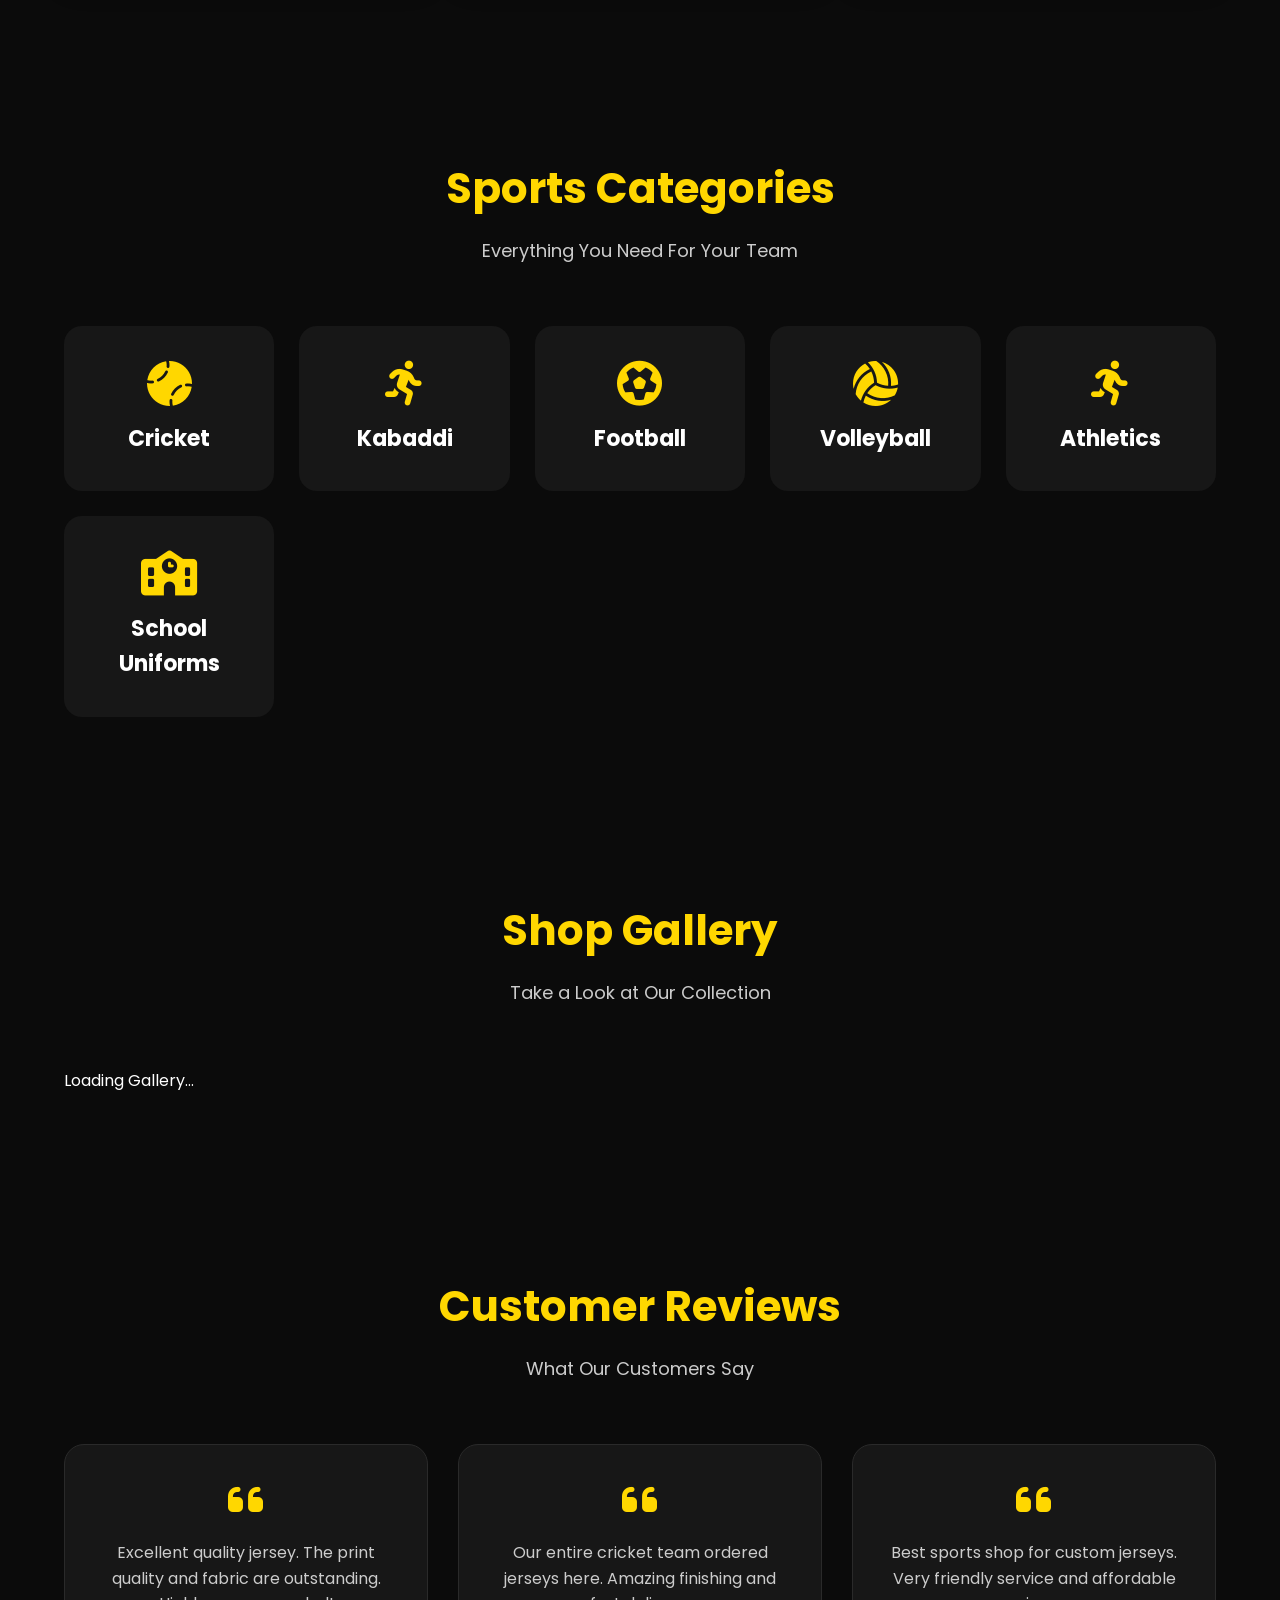
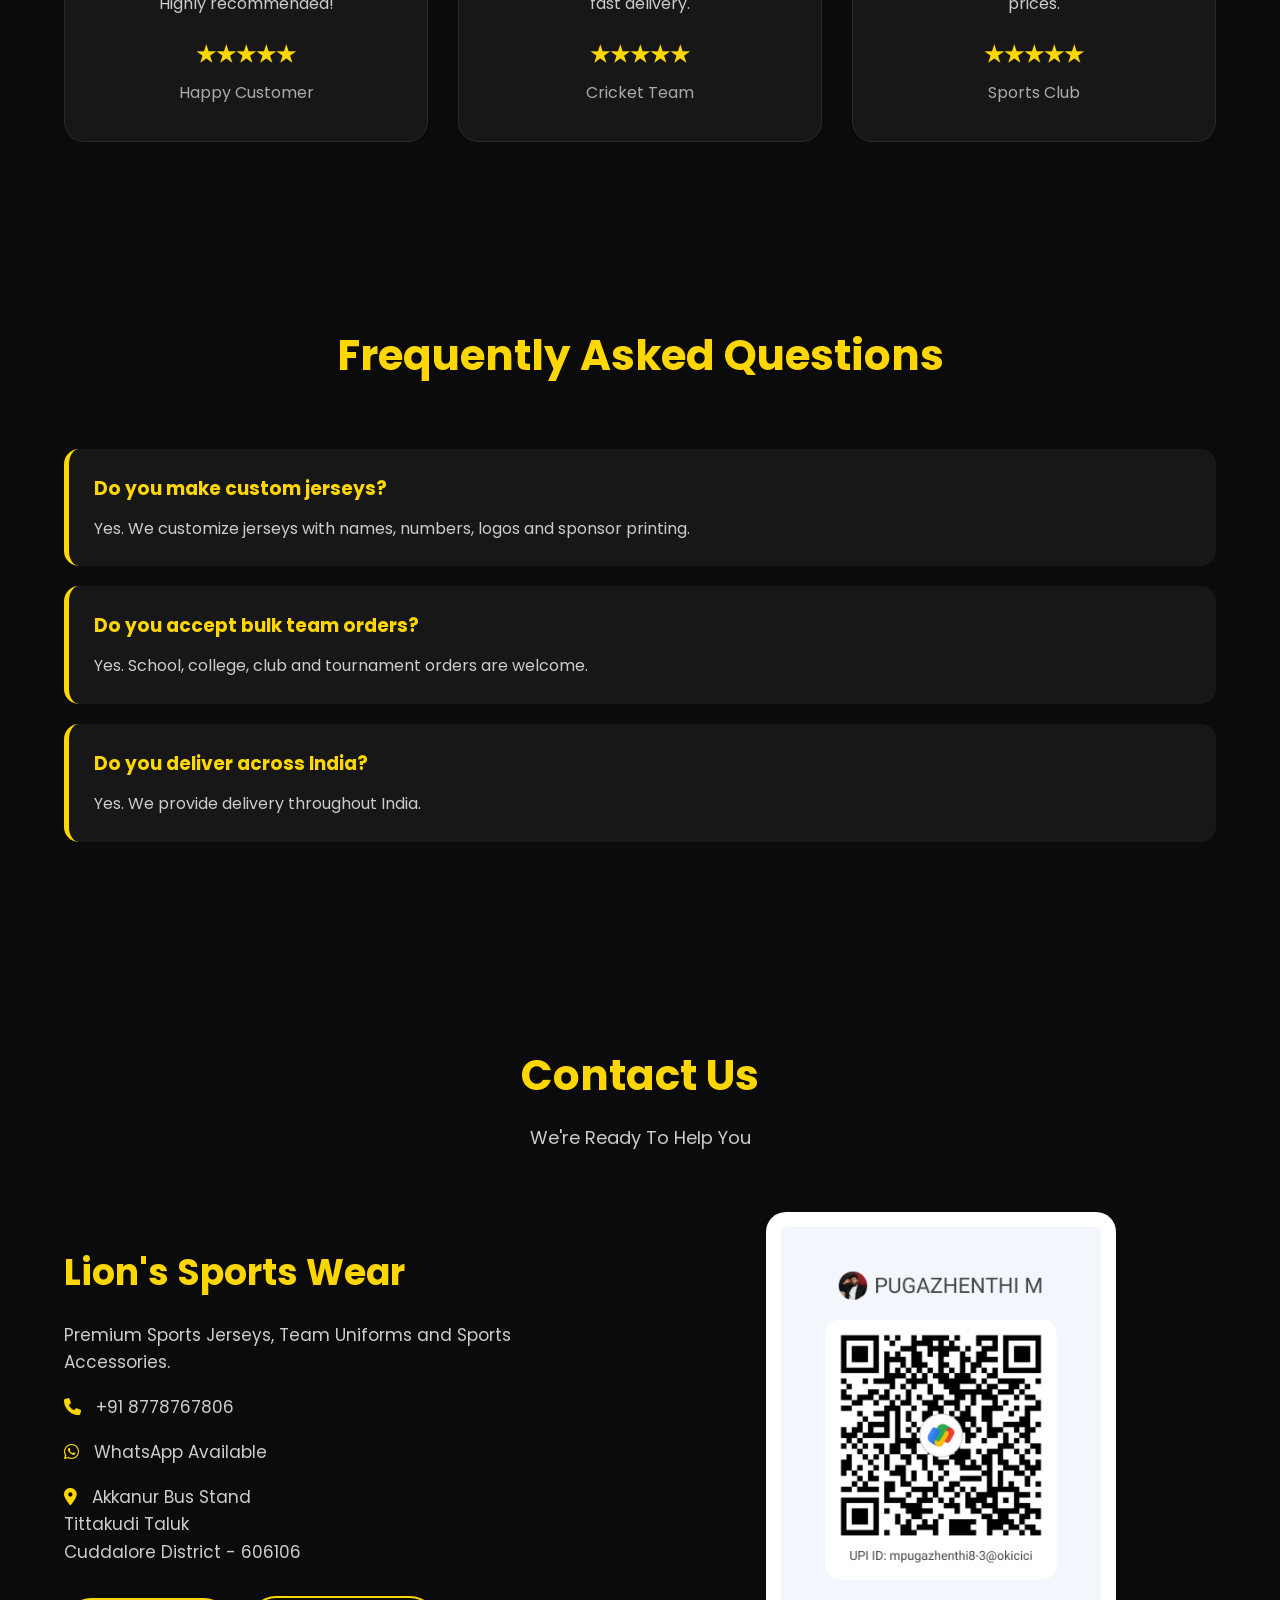
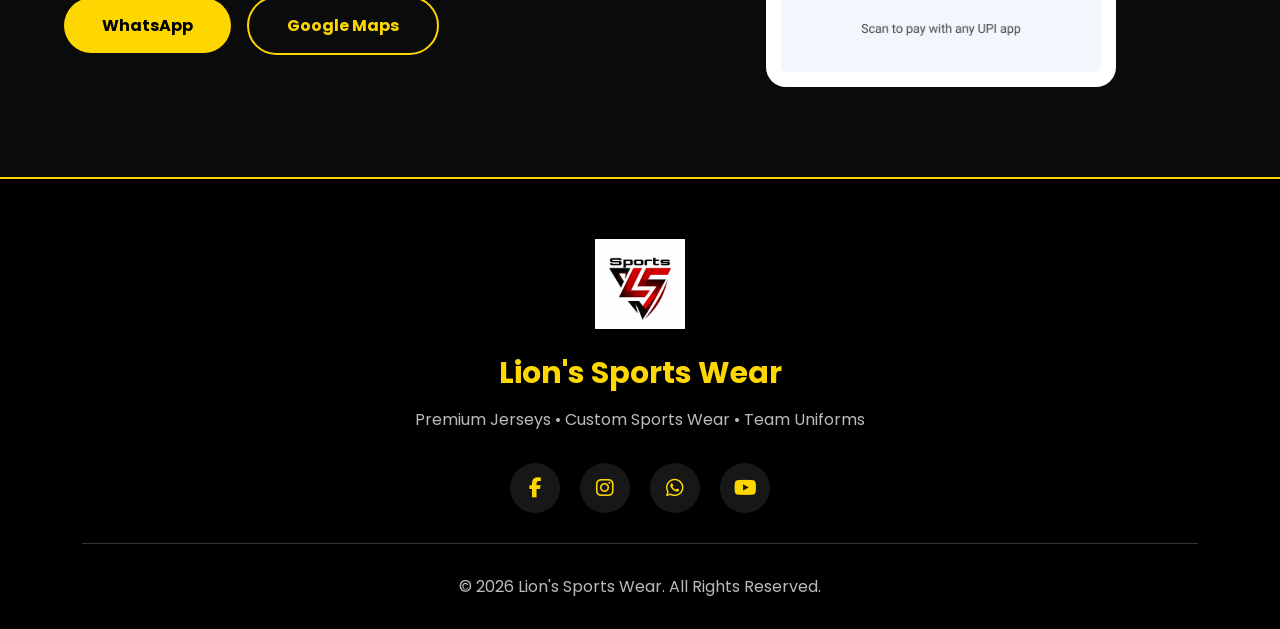
==== commit 50e7a88d: "Prepare gallery for Firebase Removed multiple image elements from the gallery." ====
--- a/index.html
+++ b/index.html
@@ -622,19 +622,9 @@
 
         </div>
 
-        <div class="gallery-grid">
-
-            <img src="images/gallery1.jpg" alt="Gallery 1">
-
-            <img src="images/gallery2.jpg" alt="Gallery 2">
-
-            <img src="images/gallery3.jpg" alt="Gallery 3">
-
-            <img src="images/gallery4.jpg" alt="Gallery 4">
-
-            <img src="images/gallery5.jpg" alt="Gallery 5">
-
-            <img src="images/gallery6.jpg" alt="Gallery 6">
+        <div class="gallery-grid" id="galleryGrid">
+
+            <p id="galleryLoading">Loading Gallery...</p>
 
         </div>
 
--- a/style.css
+++ b/style.css
@@ -421,9 +421,10 @@
 
 .product-card img{
     width:100%;
-    height:350px;
+    height:420px;
     object-fit:contain;
     background:#111;
+    padding:15px;
 }
 
 .product-content{
@@ -462,19 +463,18 @@
 }
 
 .product-card img{
-    width:100%;
-    height:260px;
-    object-fit:cover;
-    display:block;
+    height:350px;
+    object-fit:contain;
+    background:#111;
 }
 
 /* Product Details */
-.product-info{
+.product-content{
     padding:18px;
 }
 
-.product-info h3{
-    color:#fff;
+.product-content h3{
+    color:#FFD700;
     font-size:20px;
     margin-bottom:8px;
 }
@@ -1330,3 +1330,20 @@
     color:#ddd;
     font-size:14px;
 }
+
+@media (max-width:768px){
+
+    .product-card{
+        margin:0 10px;
+    }
+
+    .product-content{
+        padding:20px;
+    }
+
+}
+
+.product-card .btn{
+    width:auto !important;
+    display:inline-block !important;
+}
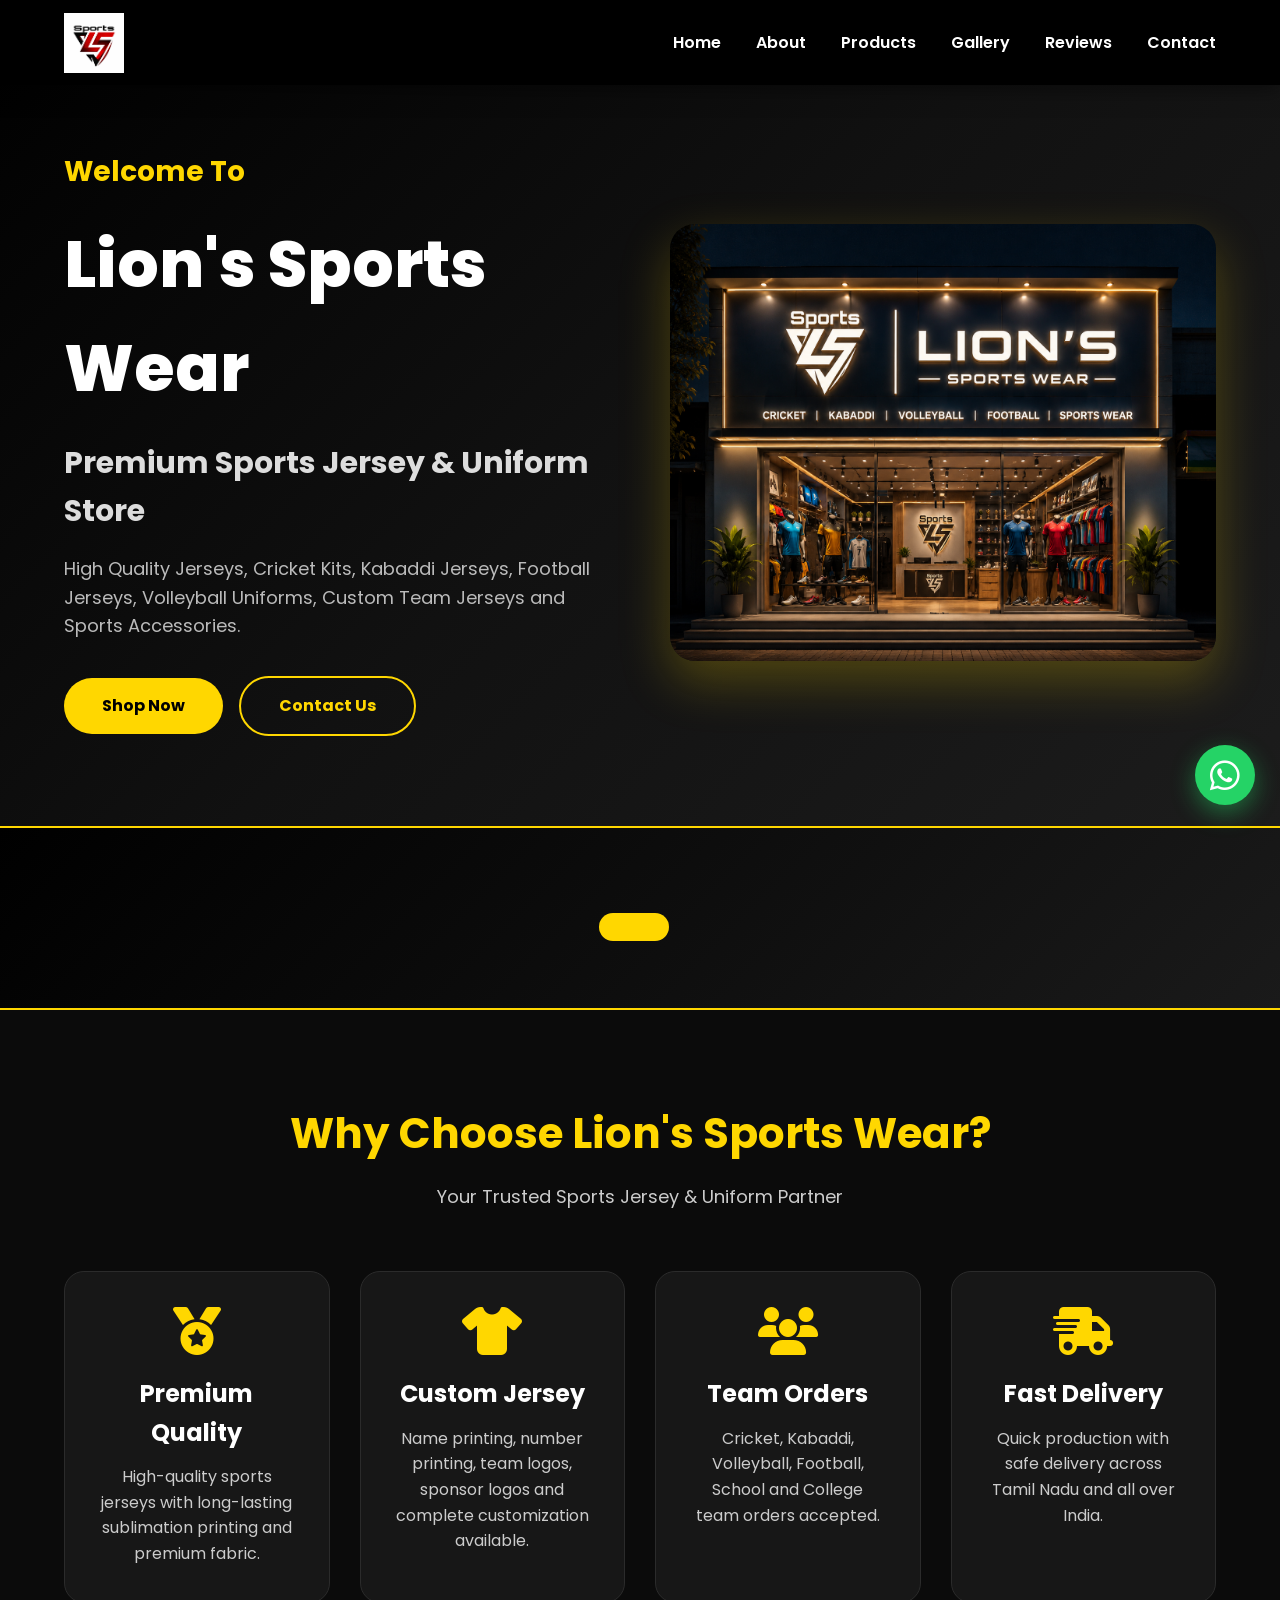
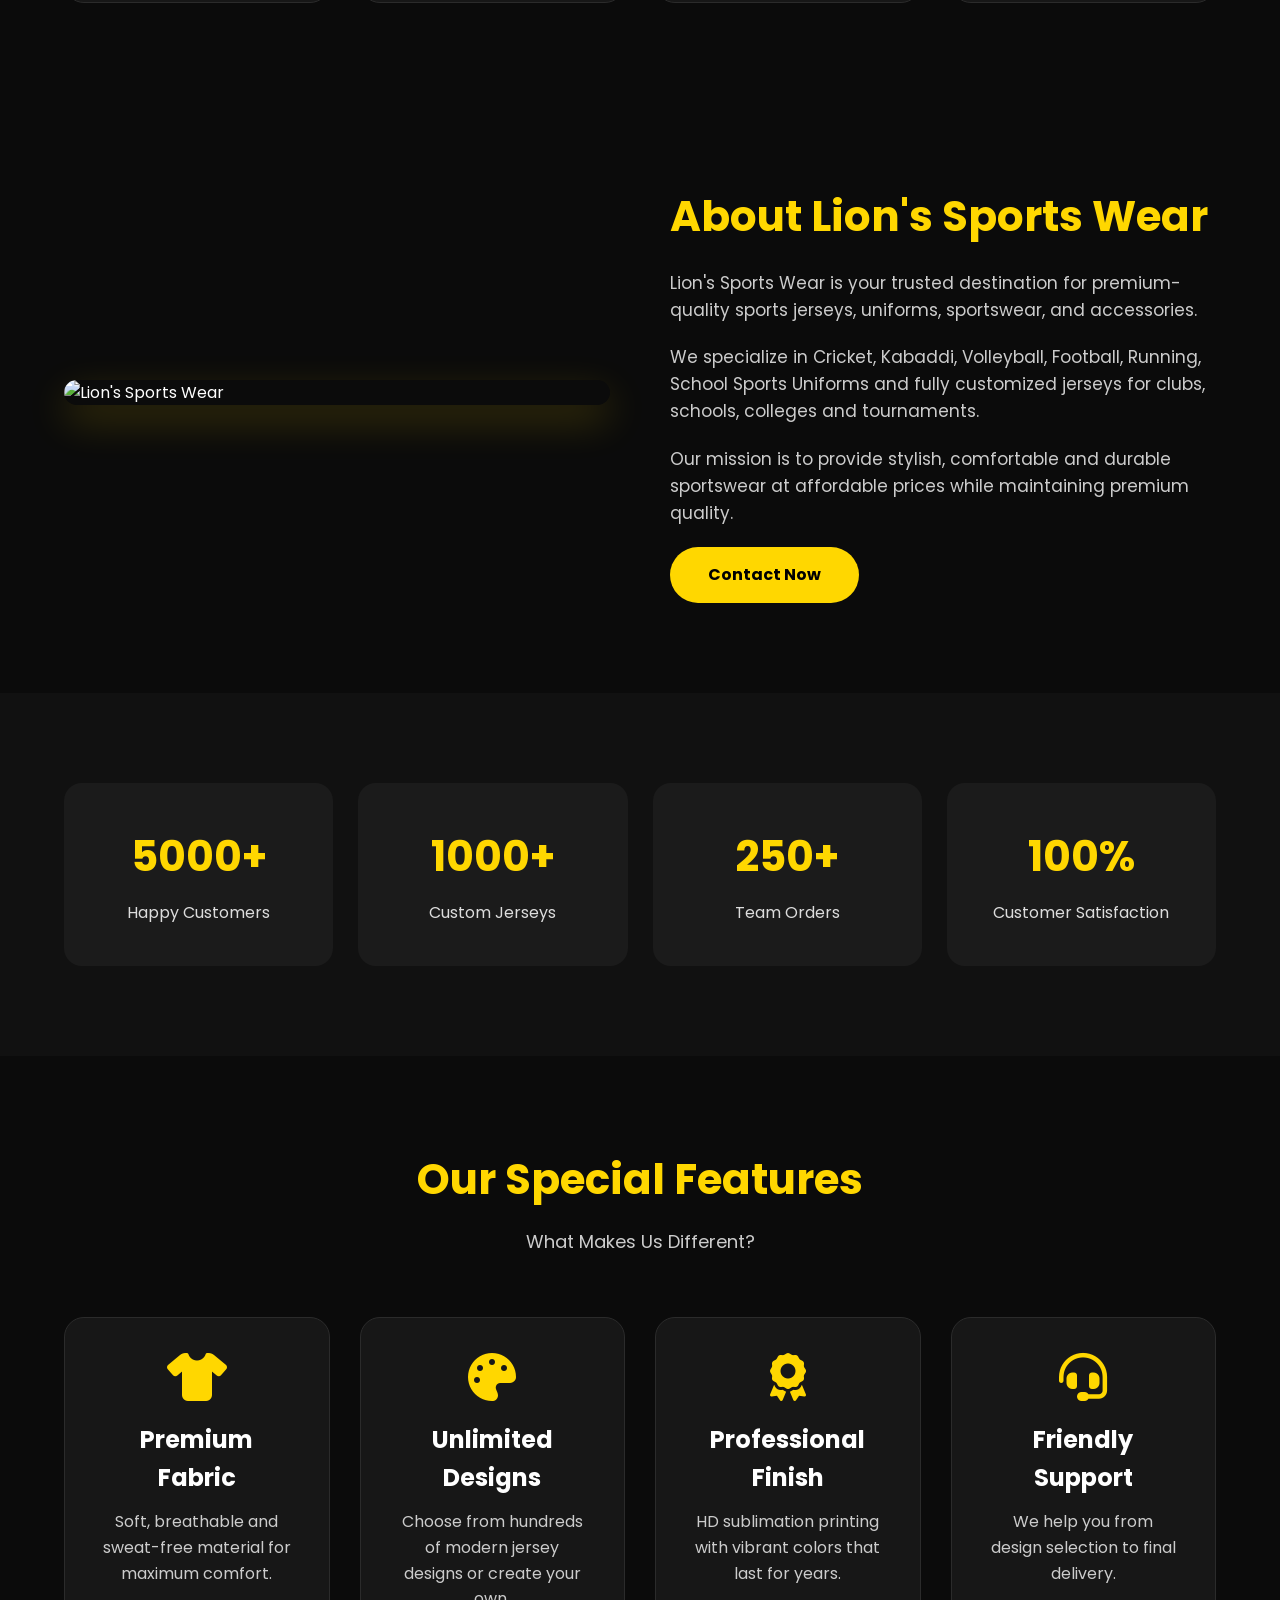
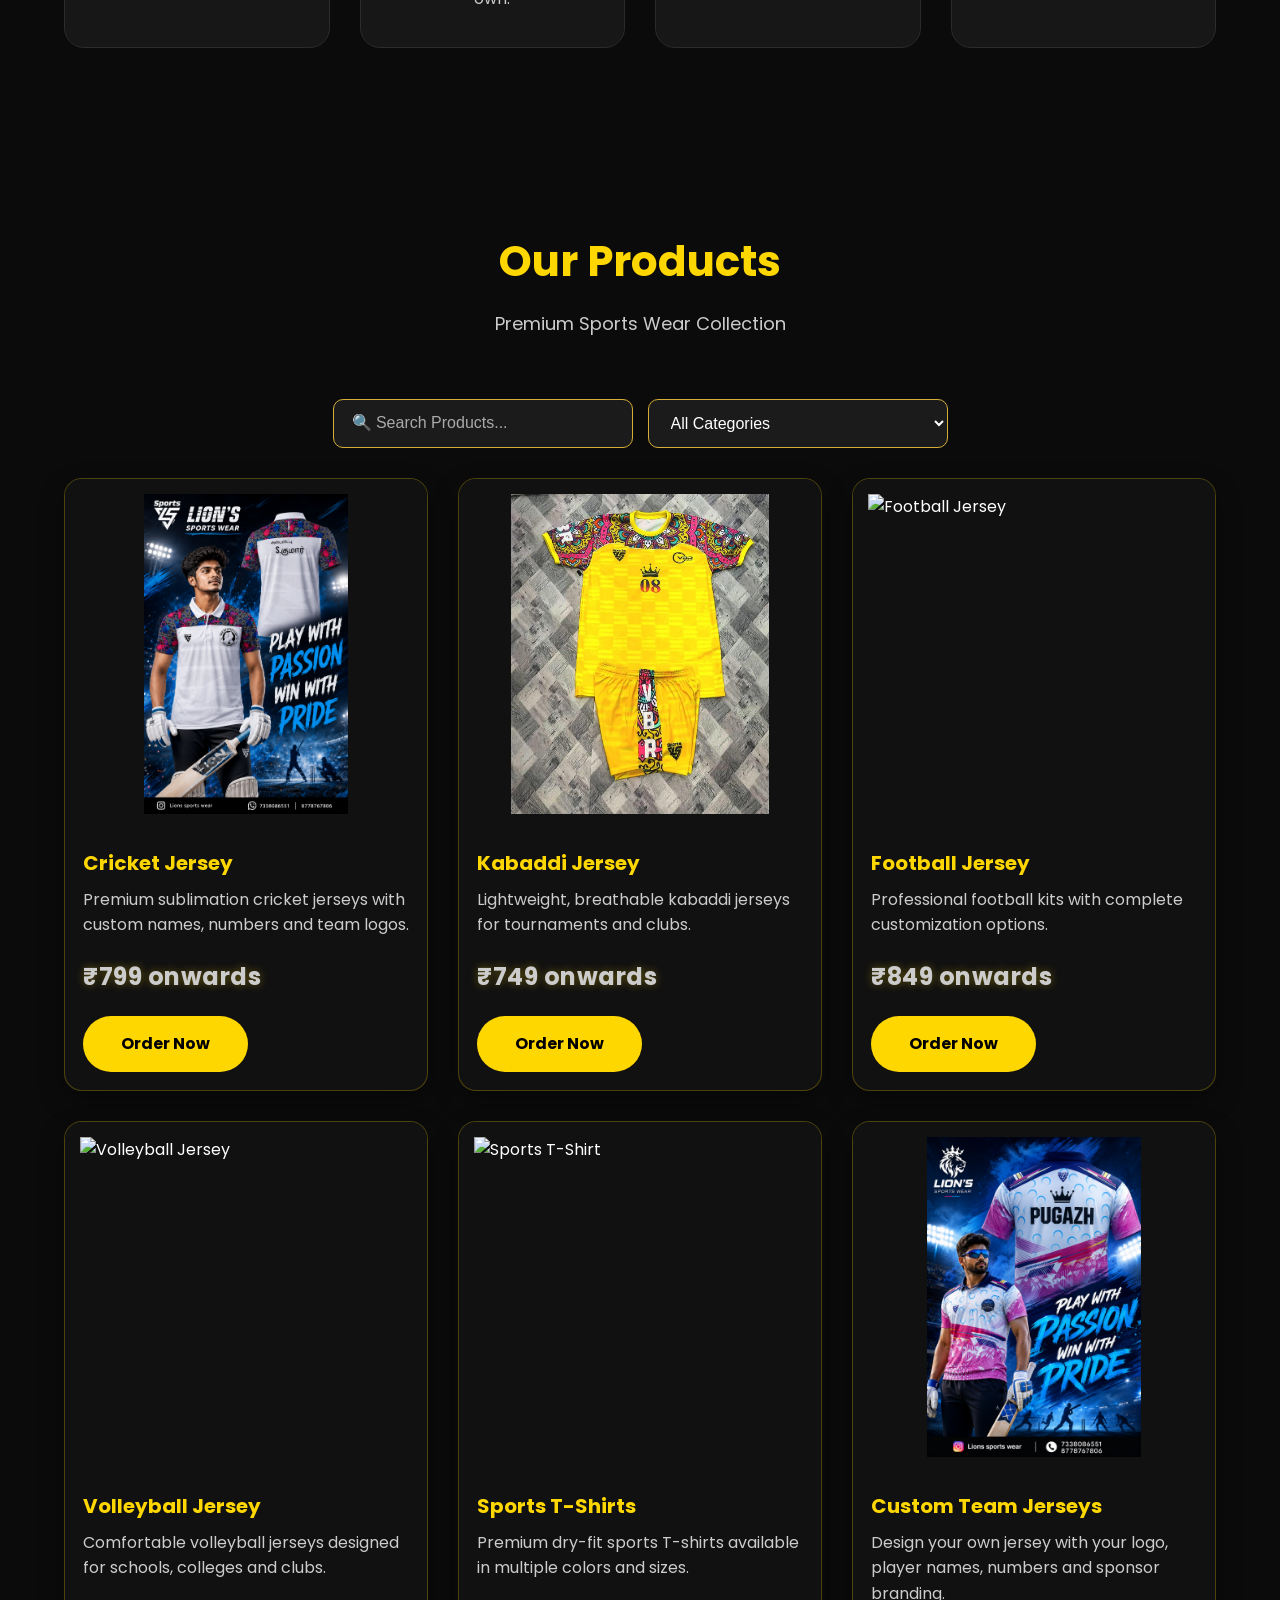
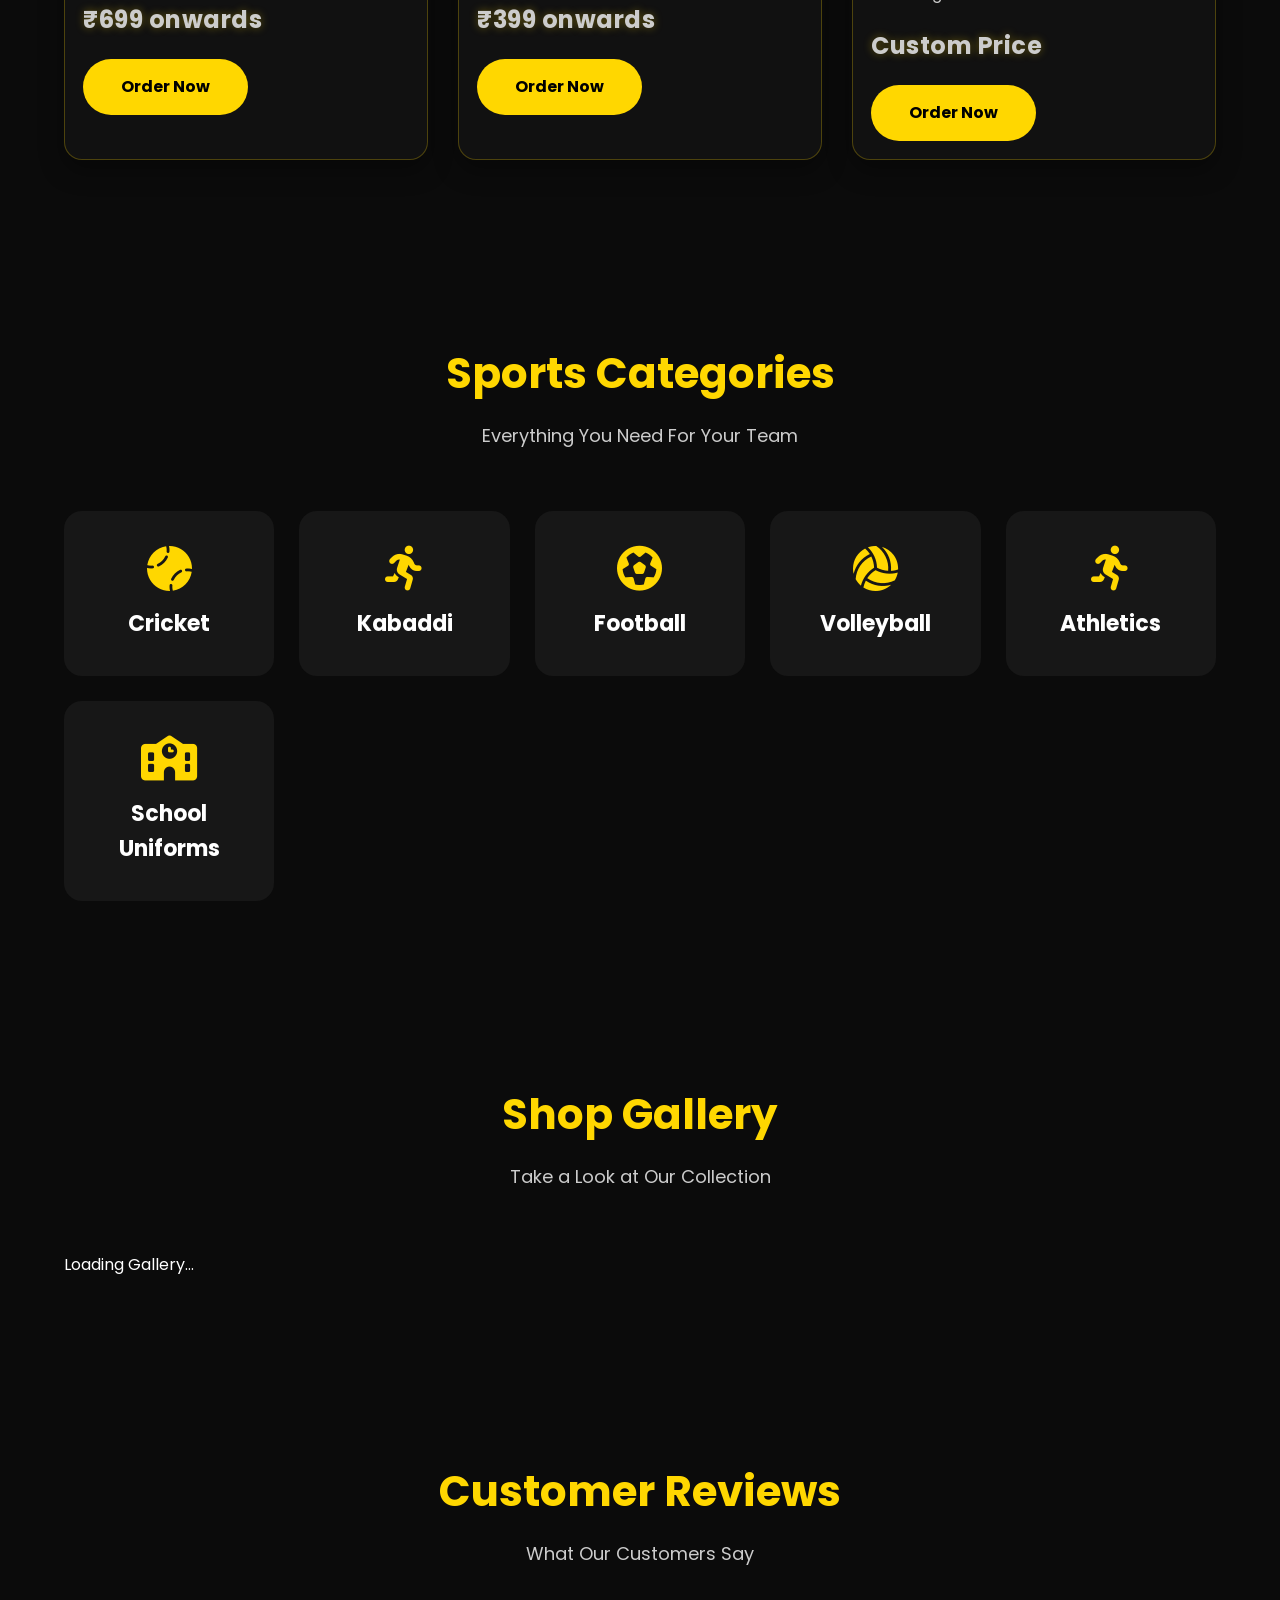
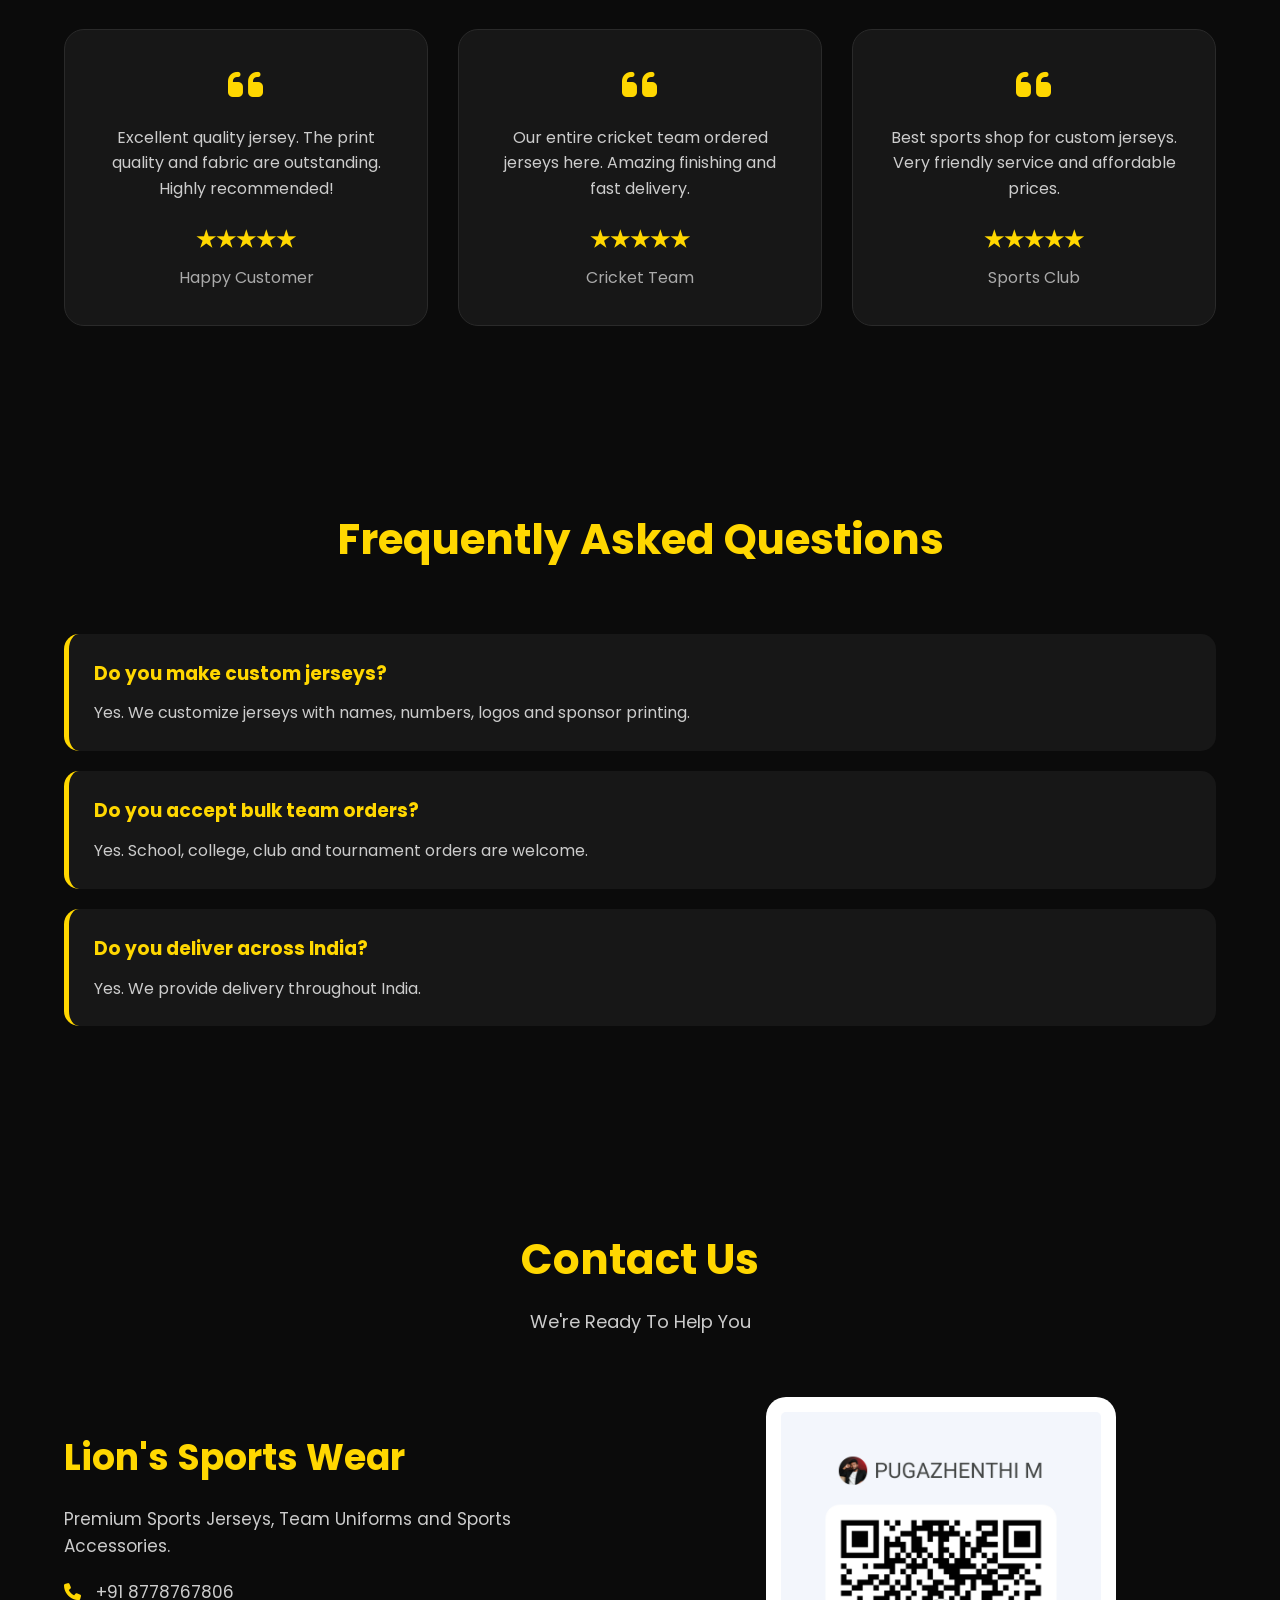
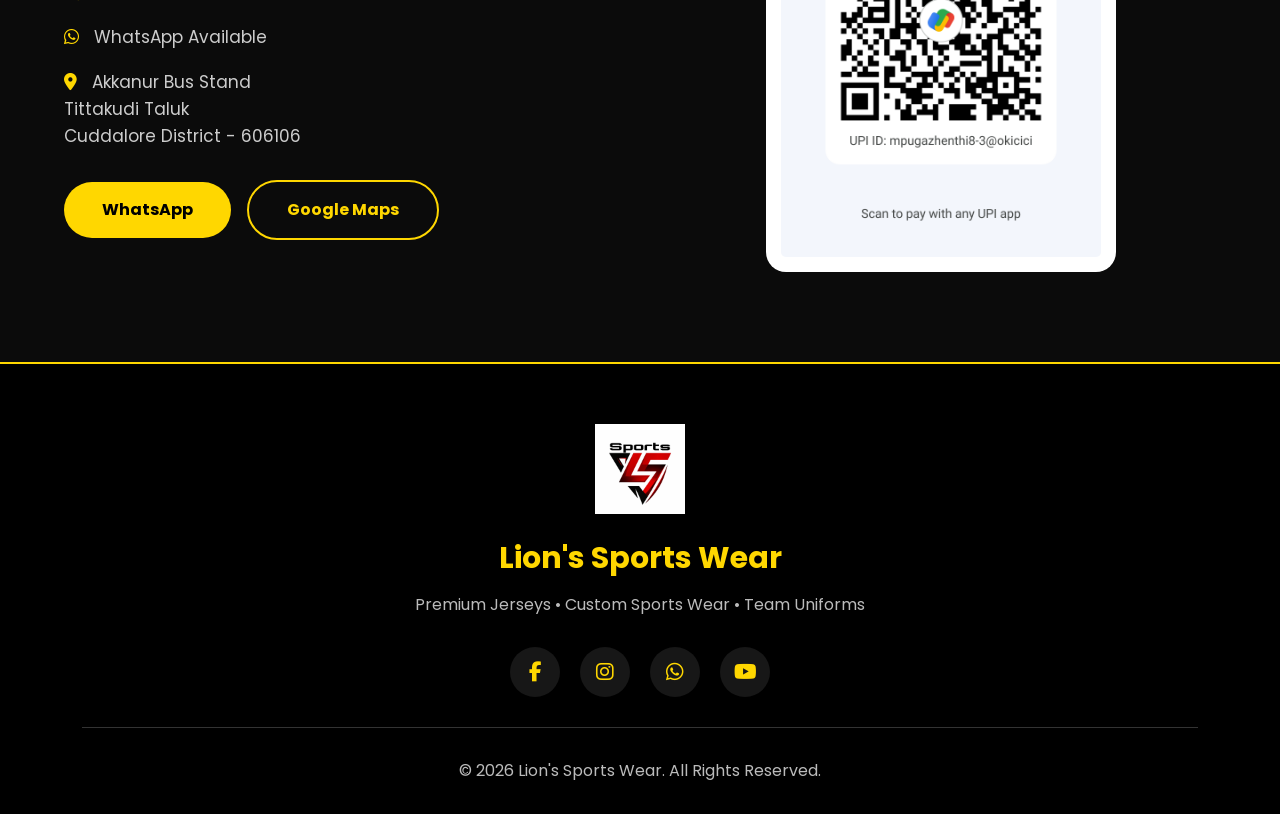
==== commit 7227c562: "Test offer banner" ====
--- a/index.html
+++ b/index.html
@@ -163,6 +163,28 @@
 </section>
 
 <!-- ================= HERO END ================= -->
+
+  <!-- ================= OFFER BANNER START ================= -->
+
+<section id="offerBanner" class="offer-banner">
+
+  <div class="container">
+
+    <div class="offer-content">
+
+      <h2 id="offerTitle"></h2>
+
+      <p id="offerSubtitle"></p>
+
+      <a href="#products" id="offerBtn" class="btn"></a>
+
+    </div>
+
+  </div>
+
+</section>
+
+<!-- ================= OFFER BANNER END ================= -->
 
   <!-- ================= WHY CHOOSE US START ================= -->
 
@@ -842,7 +864,8 @@
 <!-- ================= FOOTER END ================= -->
 
 
-<script src="script.js"></script>
+  <script src="script.js"></script>
+  <script type="module" src="js/gallery.js"></script>
   <script type="module" src="js/products.js"></script>
 <!-- Product Image Popup -->
 
--- a/style.css
+++ b/style.css
@@ -1347,3 +1347,36 @@
     width:auto !important;
     display:inline-block !important;
 }
+
+.gallery-item{
+    overflow:hidden;
+    border-radius:18px;
+    border:2px solid #FFD700;
+    background:#111;
+}
+
+/* ================= OFFER BANNER ================= */
+
+.offer-banner{
+    background: linear-gradient(135deg,#000,#1a1a1a);
+    border-top:2px solid #FFD700;
+    border-bottom:2px solid #FFD700;
+    padding:60px 20px;
+    text-align:center;
+}
+
+.offer-content h2{
+    color:#FFD700;
+    font-size:2rem;
+    margin-bottom:15px;
+}
+
+.offer-content p{
+    color:#fff;
+    font-size:1.1rem;
+    margin-bottom:25px;
+}
+
+.offer-content .btn{
+    padding:14px 35px;
+}
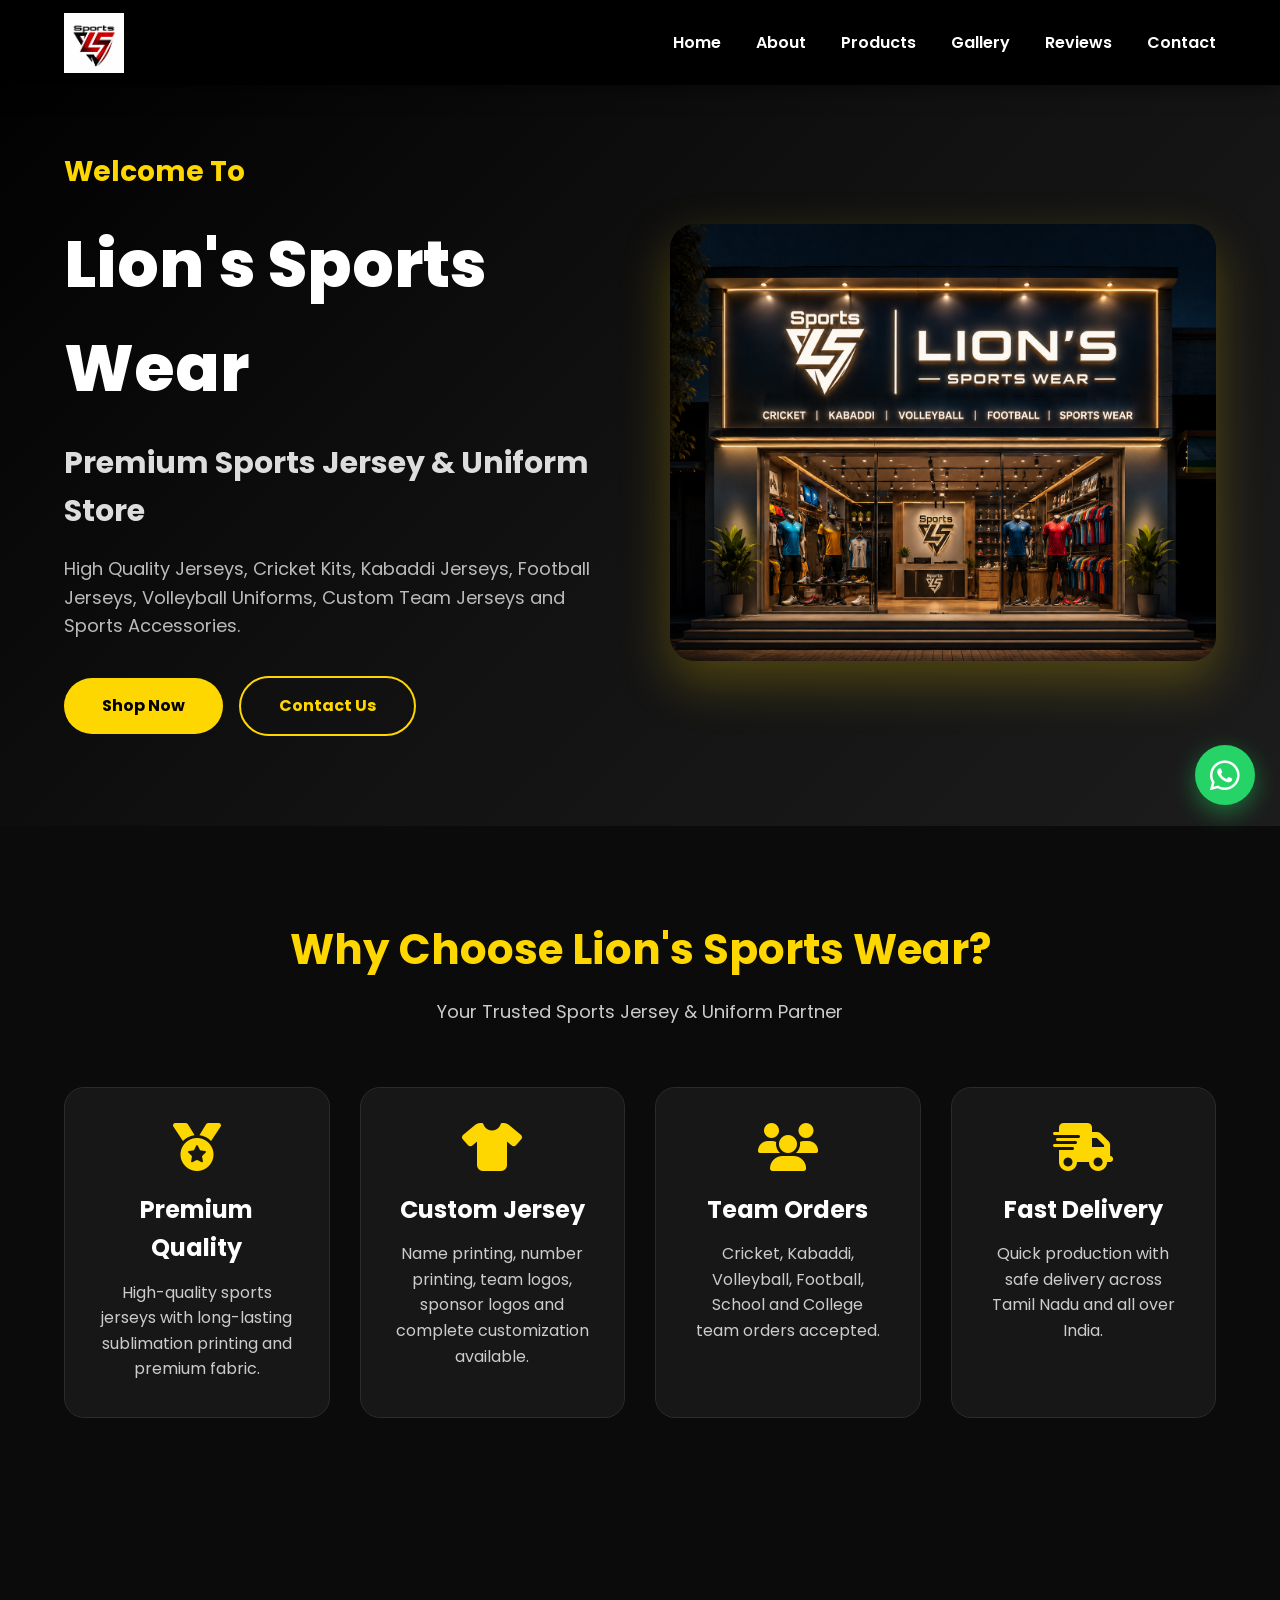
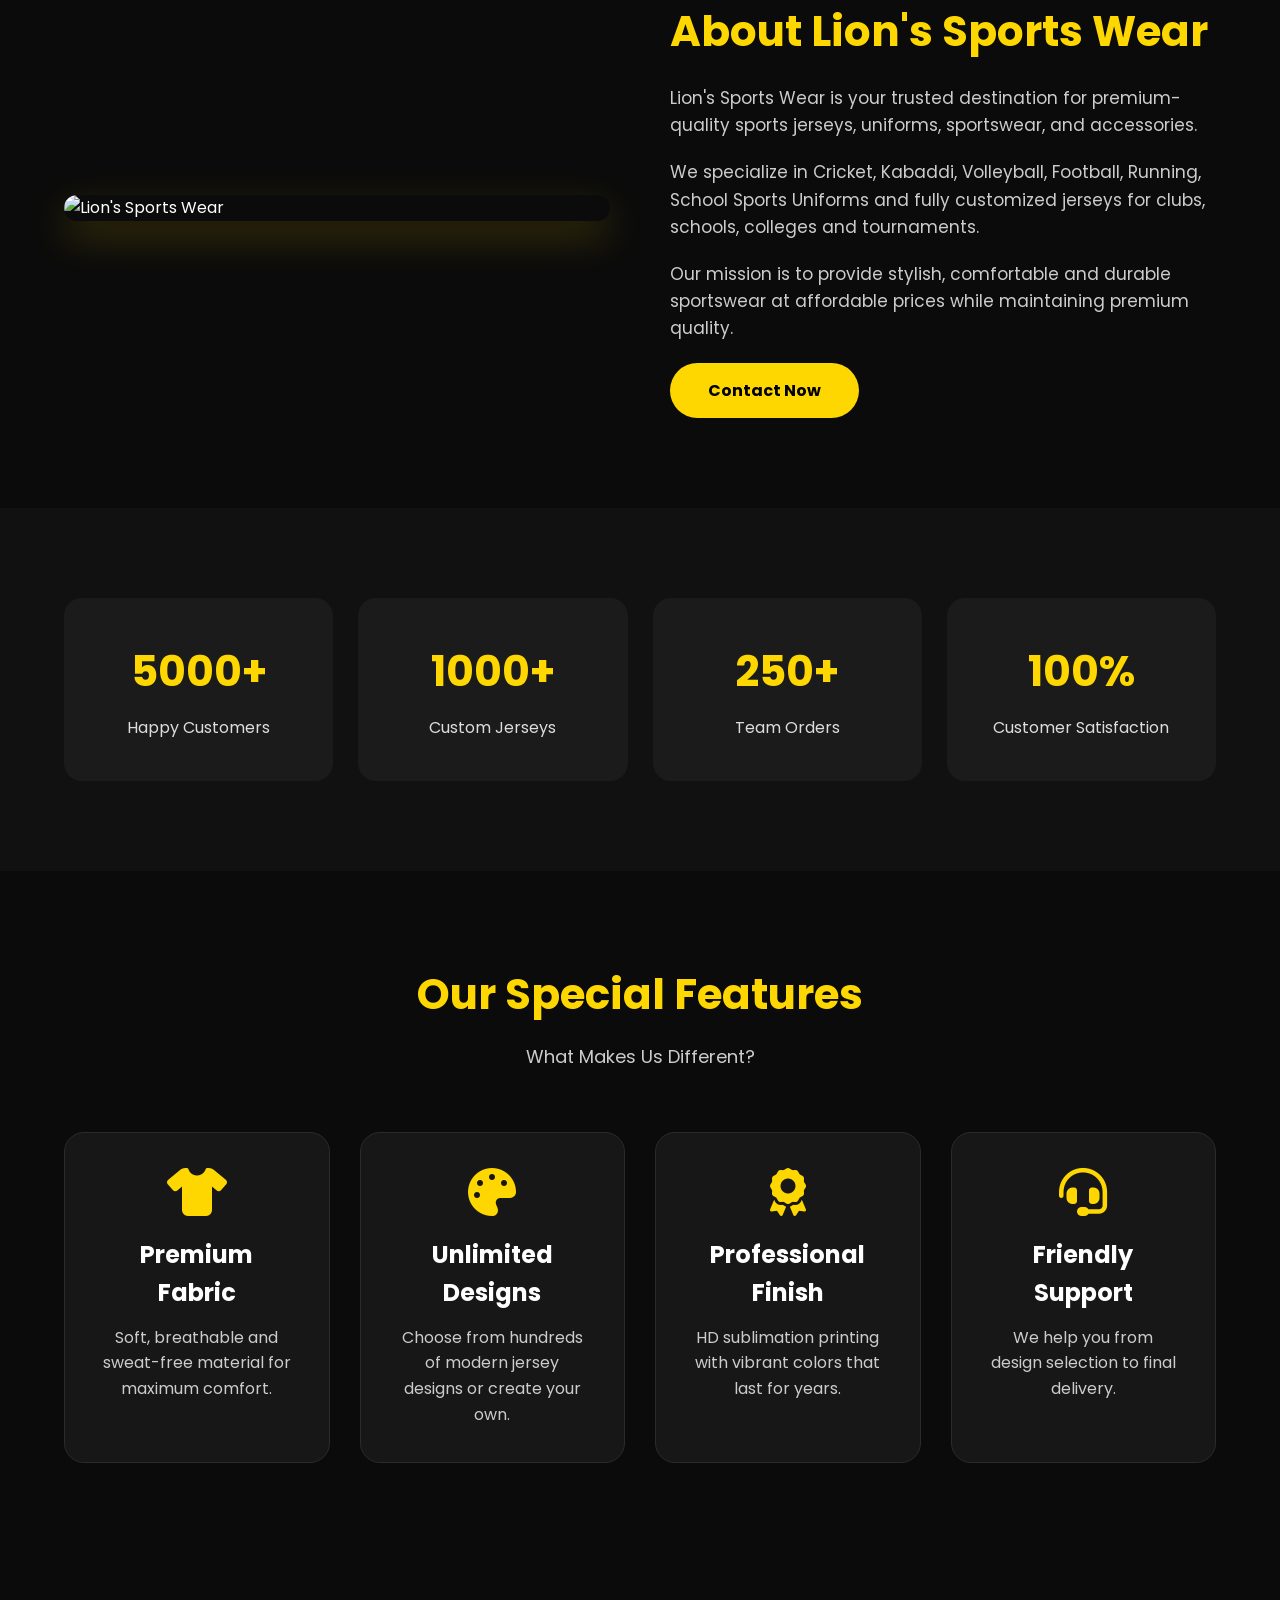
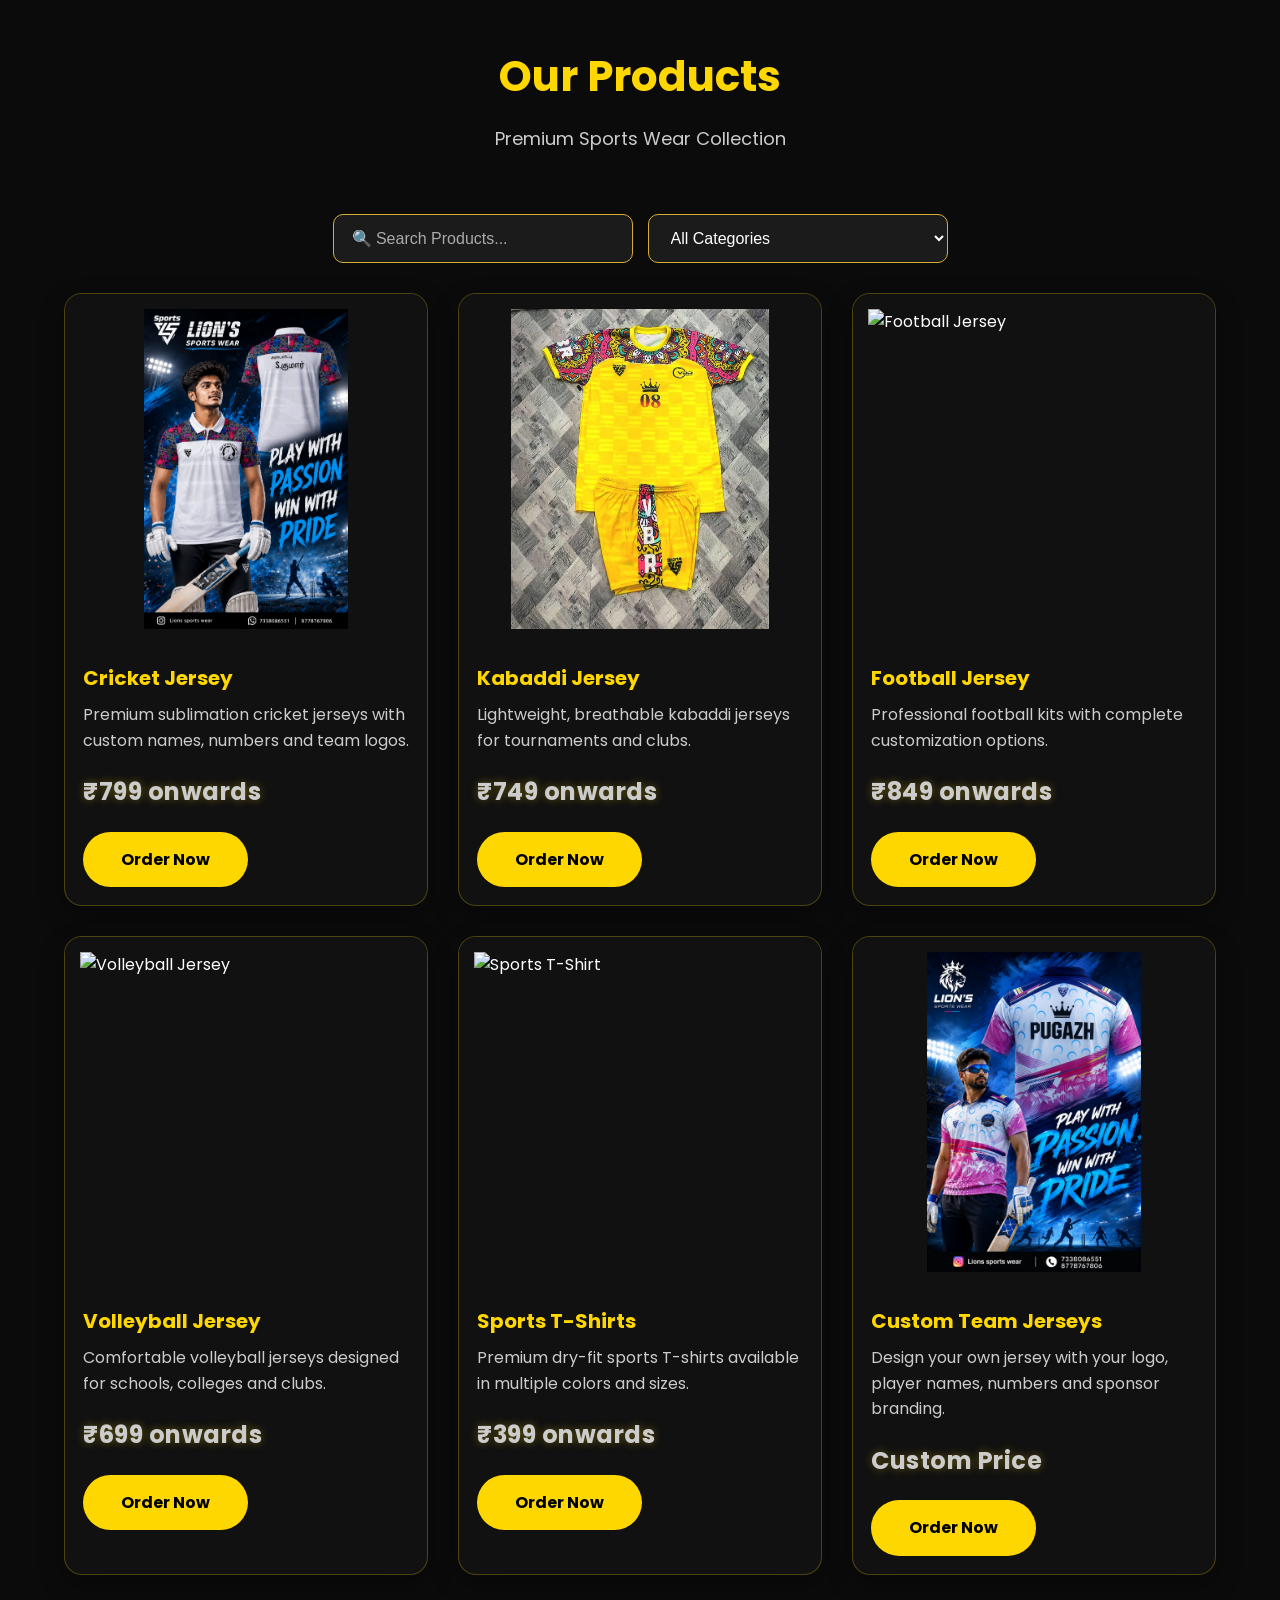
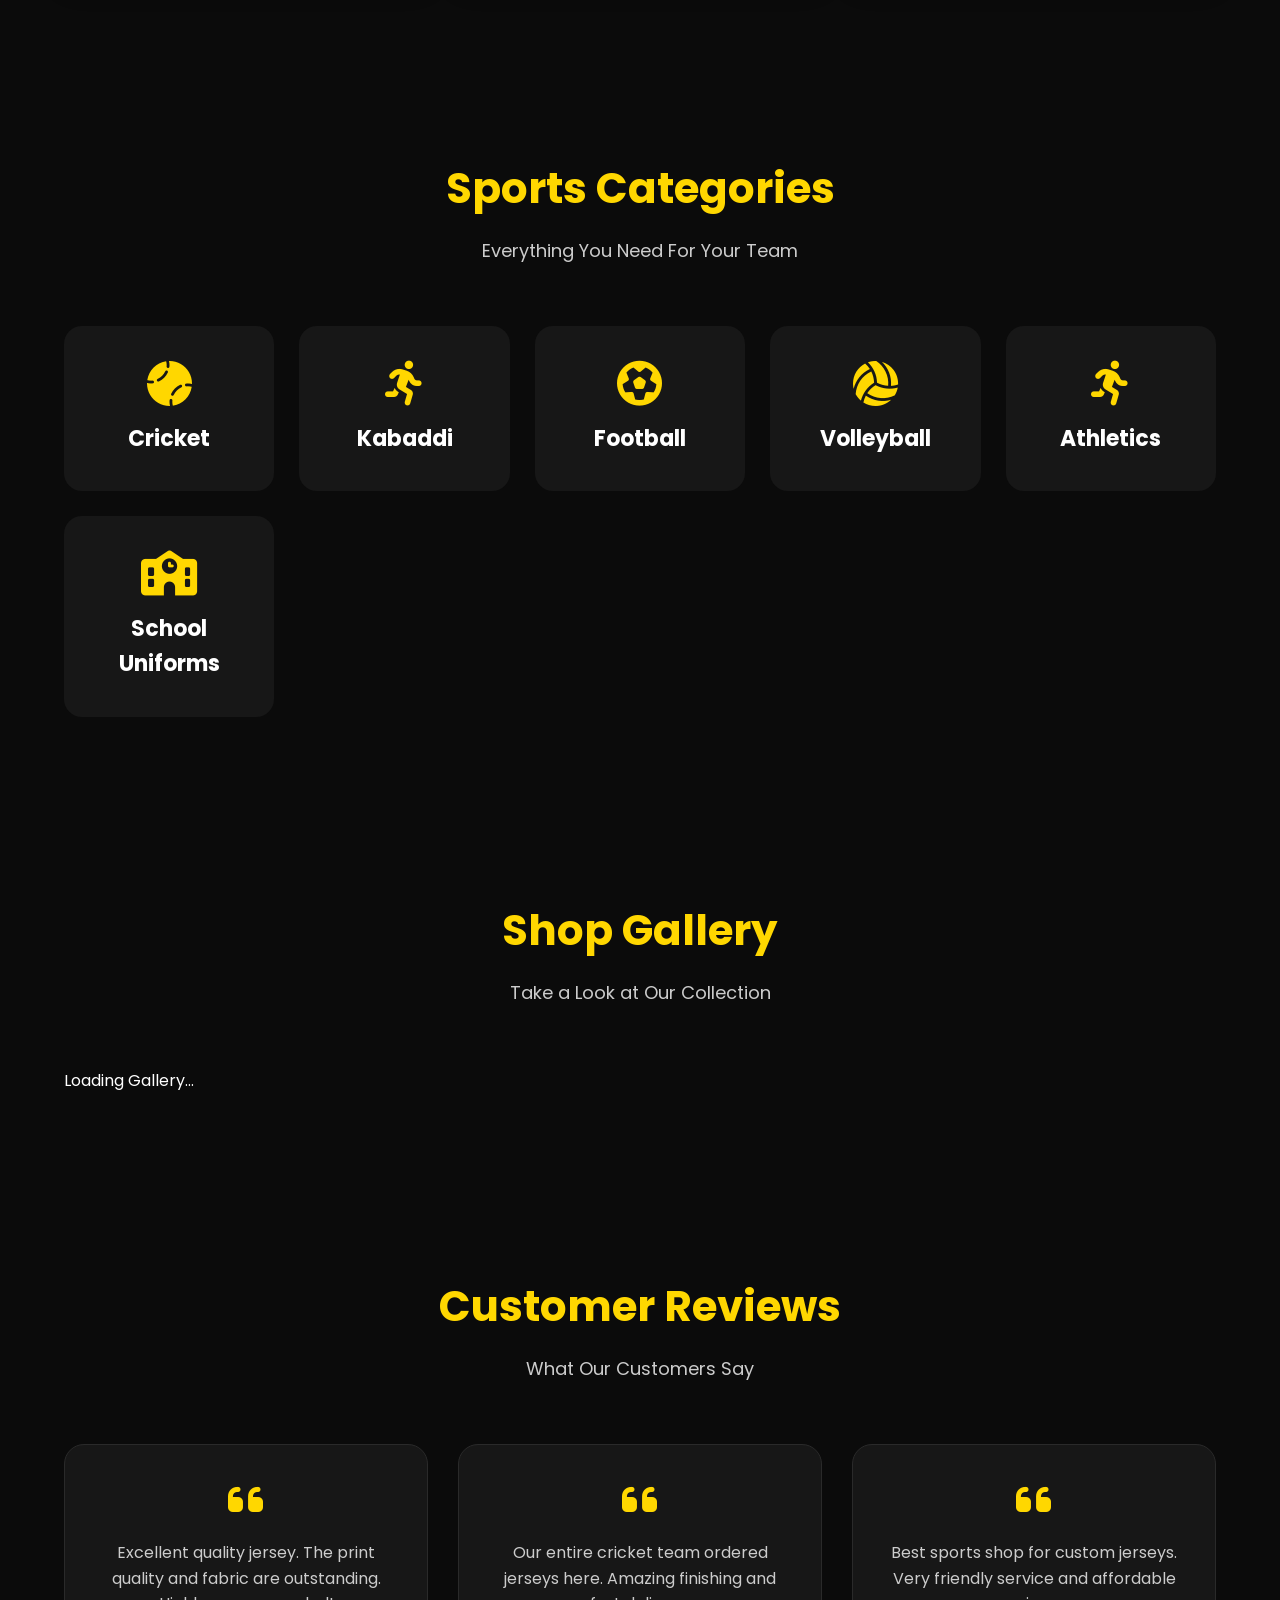
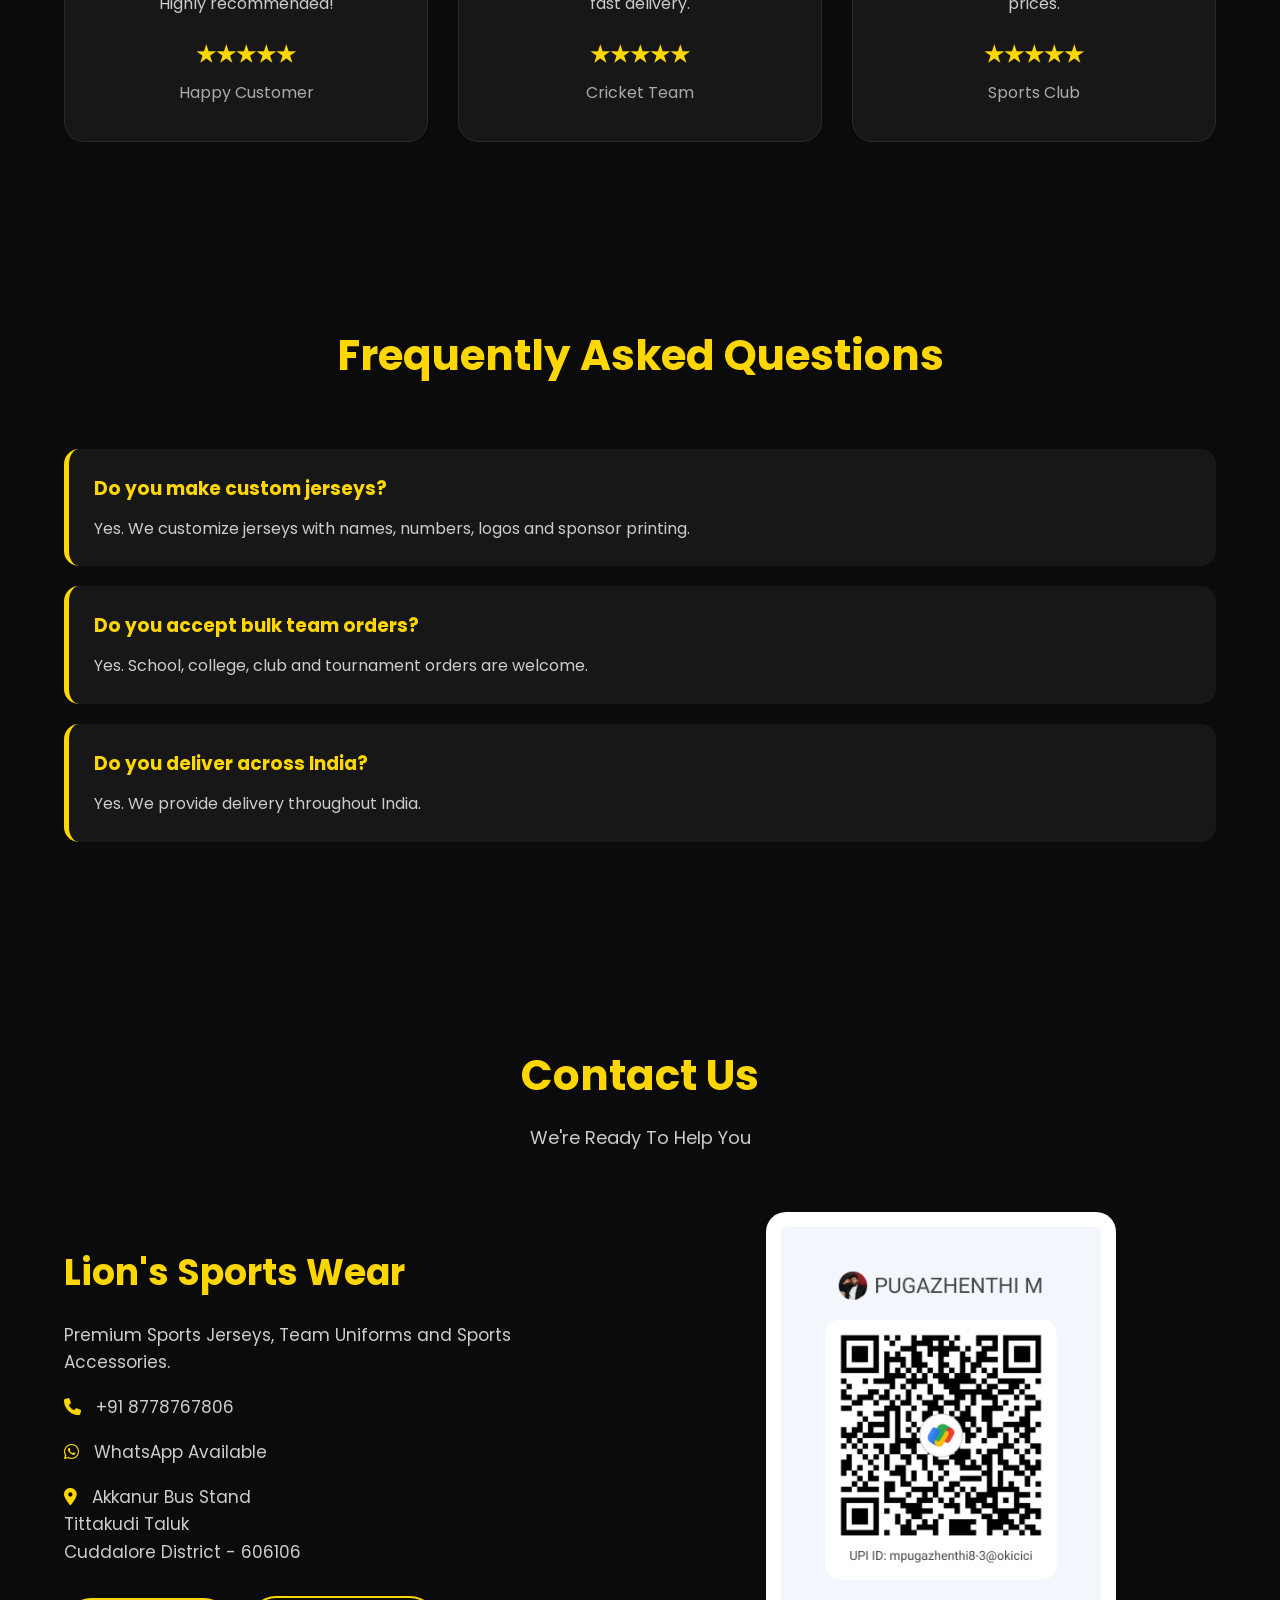
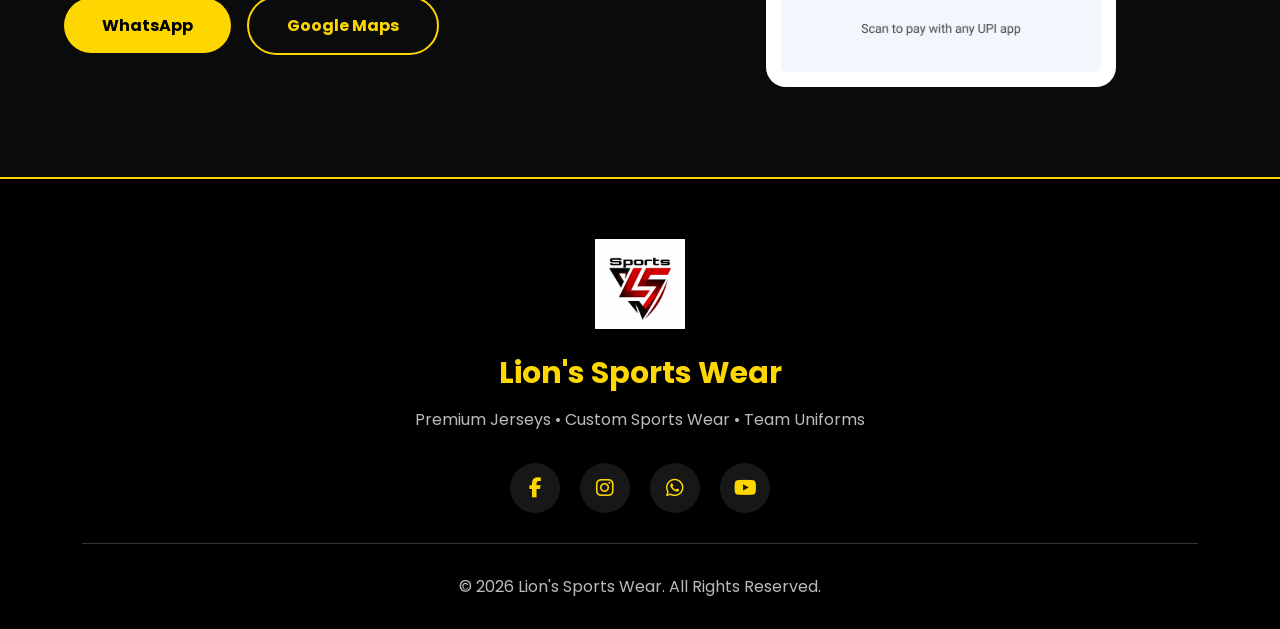
==== commit dfd005ca: "Add offer banner image placeholder Added offer image element with styling and hidden display." ====
--- a/index.html
+++ b/index.html
@@ -166,11 +166,17 @@
 
   <!-- ================= OFFER BANNER START ================= -->
 
-<section id="offerBanner" class="offer-banner">
+<section id="offerBanner" class="offer-banner" style="display:none;">
 
   <div class="container">
 
     <div class="offer-content">
+
+      <img
+        id="offerImage"
+        src=""
+        alt="Offer Banner"
+        style="width:100%;max-width:450px;border-radius:12px;display:none;margin:0 auto 20px;">
 
       <h2 id="offerTitle"></h2>
 
